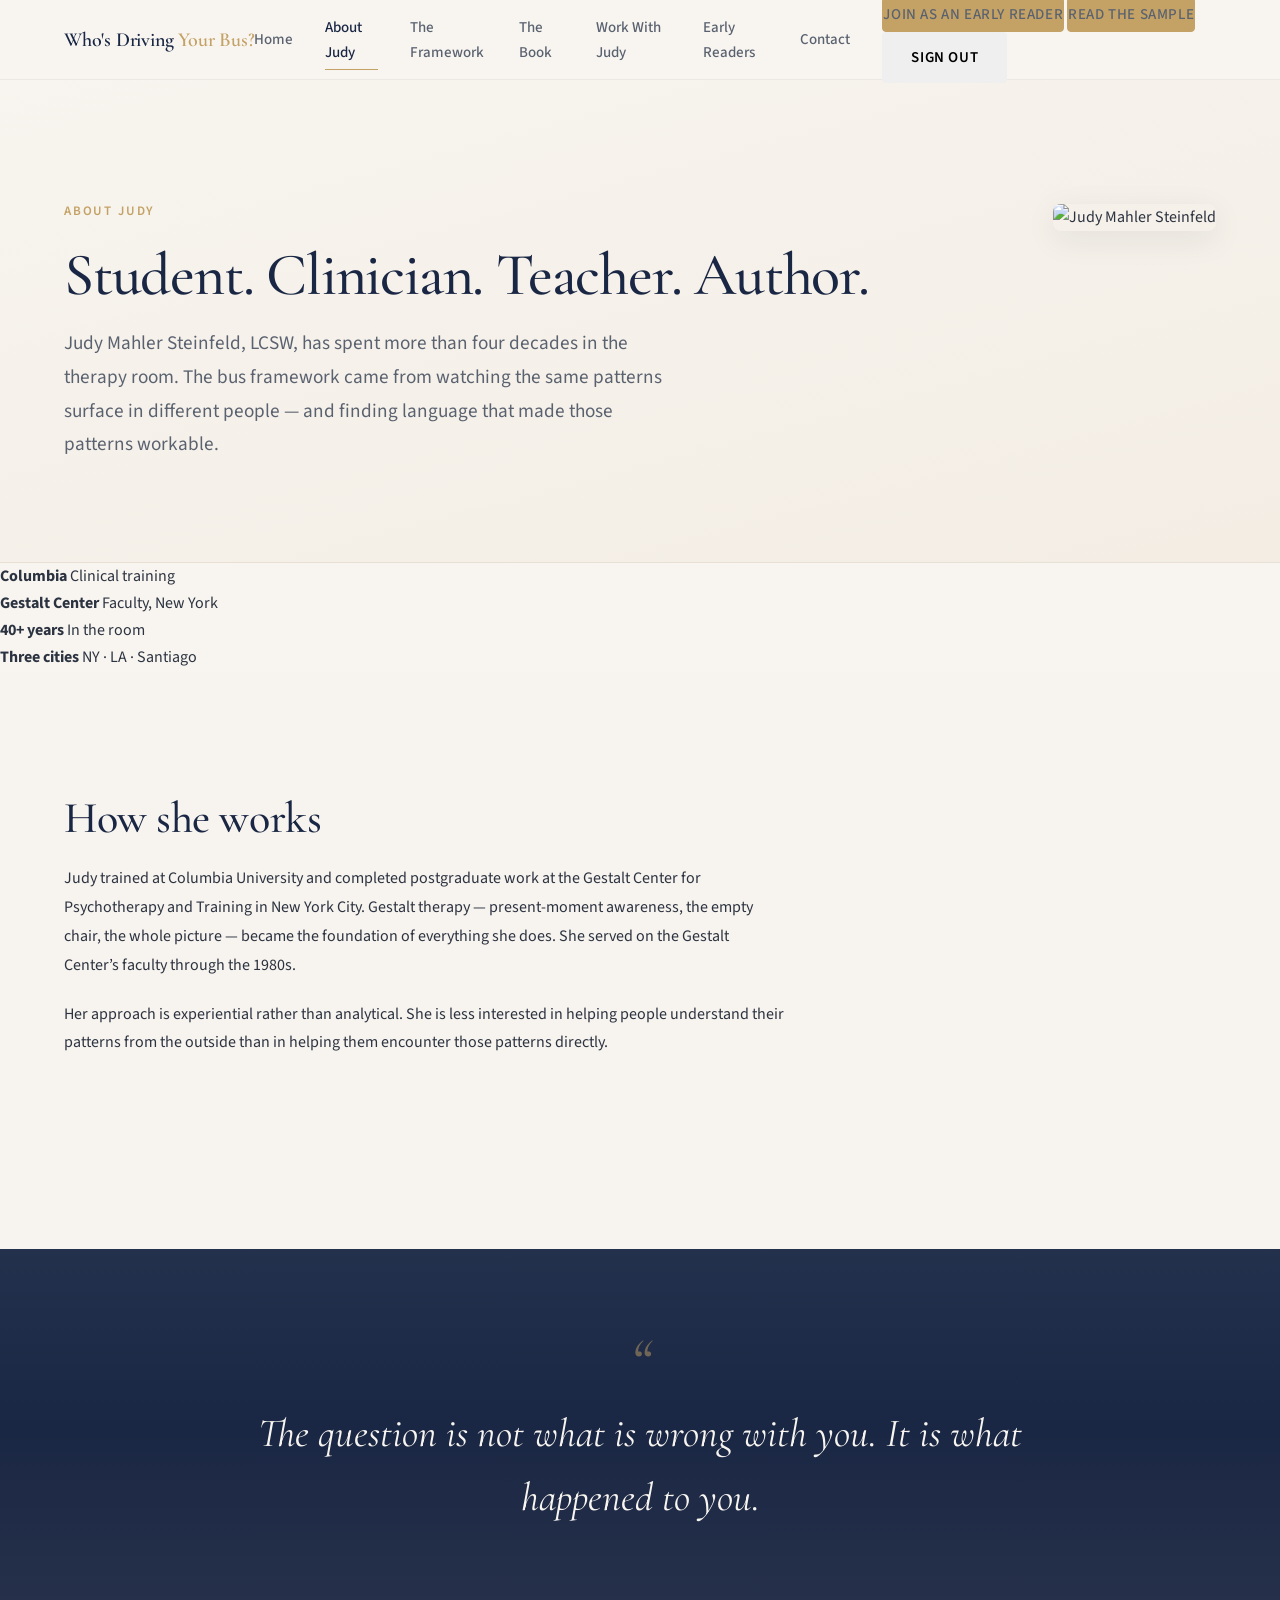
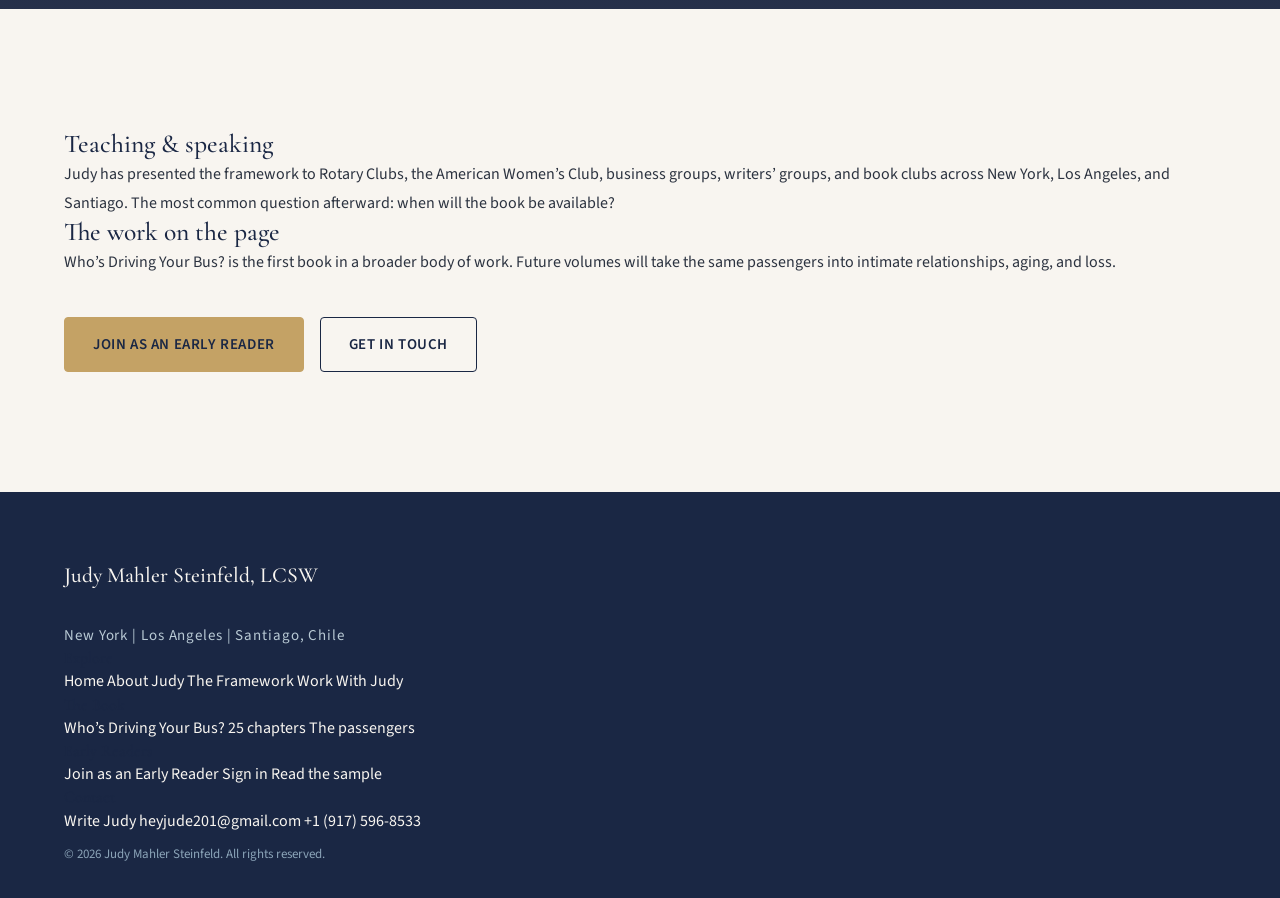
==== about.html @ c6d41641 "Add Early Reader applications, feedback, and admin review flow Public request-access form, feedback " ====
<!DOCTYPE html>
<html lang="en">
<head>
  <meta charset="UTF-8">
  <meta name="viewport" content="width=device-width, initial-scale=1.0">
  <title>About Judy | Who's Driving Your Bus?</title>
  <meta name="description" content="Judy Mahler Steinfeld, LCSW — licensed psychotherapist with more than four decades of clinical experience, creator of The Bus Framework.">
  <link rel="canonical" href="https://whoisdrivingyourbus.com/about.html">
  <link rel="stylesheet" href="styles.css">
</head>
<body>

  <header class="site-header">
    <div class="container header-inner">
      <a href="index.html" class="logo">Who's Driving <span>Your Bus?</span></a>
      <nav class="nav-desktop" aria-label="Main navigation">
        <a href="index.html">Home</a>
        <a href="about.html" class="is-active">About Judy</a>
        <a href="framework.html">The Framework</a>
        <a href="book.html">The Book</a>
        <a href="work-with-judy.html">Work With Judy</a>
        <a href="join.html">Early Readers</a>
        <a href="contact.html">Contact</a>
        <div class="header-actions header-actions--desktop" data-auth-slot>
          <a href="join.html" class="btn btn--gold btn--compact" data-show="guest">Join as an Early Reader</a>
          <a href="read.html" class="btn btn--gold btn--compact" data-show="user" hidden>Read the sample</a>
          <button type="button" class="btn btn--ghost-light btn--compact" data-show="user" data-signout hidden>Sign out</button>
        </div>
      </nav>
      <button class="menu-toggle" aria-label="Open menu" aria-expanded="false" aria-controls="mobile-nav">
        <span></span>
        <span></span>
        <span></span>
      </button>
    </div>
  </header>
  <nav class="nav-mobile" id="mobile-nav" aria-label="Mobile navigation" hidden>
    <ul>
      <li><a href="index.html">Home</a></li>
      <li><a href="about.html" class="is-active">About Judy</a></li>
      <li><a href="framework.html">The Framework</a></li>
      <li><a href="book.html">The Book</a></li>
      <li><a href="work-with-judy.html">Work With Judy</a></li>
      <li><a href="join.html">Early Readers</a></li>
      <li><a href="contact.html">Contact</a></li>
    </ul>
    <div class="header-actions" data-auth-slot>
      <a href="join.html" class="btn btn--gold" data-show="guest">Join as an Early Reader</a>
      <a href="read.html" class="btn btn--gold" data-show="user" hidden>Read the sample</a>
      <button type="button" class="btn btn--outline-light" data-show="user" data-signout hidden>Sign out</button>
    </div>
  </nav>

  <main>

    <section class="page-hero">
      <div class="container preview-block">
        <div class="preview-content reveal">
          <p class="eyebrow">About Judy</p>
          <h1>Student. Clinician. Teacher. Author.</h1>
          <p class="lead">Judy Mahler Steinfeld, LCSW, has spent more than four decades in the therapy room. The bus framework came from watching the same patterns surface in different people — and finding language that made those patterns workable.</p>
        </div>
        <div class="preview-image preview-image--portrait reveal reveal-delay-2">
          <img src="assets/images/judy.png" alt="Judy Mahler Steinfeld">
        </div>
      </div>
    </section>

    <div class="cred-strip">
      <div class="cred-item">
        <strong>Columbia</strong>
        <span>Clinical training</span>
      </div>
      <div class="cred-item">
        <strong>Gestalt Center</strong>
        <span>Faculty, New York</span>
      </div>
      <div class="cred-item">
        <strong>40+ years</strong>
        <span>In the room</span>
      </div>
      <div class="cred-item">
        <strong>Three cities</strong>
        <span>NY · LA · Santiago</span>
      </div>
    </div>

    <section class="section section--cream">
      <div class="container">
        <div class="content-block reveal">
          <h2>How she works</h2>
          <p>Judy trained at Columbia University and completed postgraduate work at the Gestalt Center for Psychotherapy and Training in New York City. Gestalt therapy — present-moment awareness, the empty chair, the whole picture — became the foundation of everything she does. She served on the Gestalt Center’s faculty through the 1980s.</p>
          <p>Her approach is experiential rather than analytical. She is less interested in helping people understand their patterns from the outside than in helping them encounter those patterns directly.</p>
        </div>
      </div>
    </section>

    <section class="quote-section">
      <div class="container">
        <blockquote class="quote-text reveal">
          The question is not what is wrong with you. It is what happened to you.
        </blockquote>
      </div>
    </section>

    <section class="section section--paper">
      <div class="container offering-grid">
        <article class="offering-card reveal">
          <h3>Teaching &amp; speaking</h3>
          <p>Judy has presented the framework to Rotary Clubs, the American Women’s Club, business groups, writers’ groups, and book clubs across New York, Los Angeles, and Santiago. The most common question afterward: when will the book be available?</p>
        </article>
        <article class="offering-card reveal reveal-delay-2">
          <h3>The work on the page</h3>
          <p>Who’s Driving Your Bus? is the first book in a broader body of work. Future volumes will take the same passengers into intimate relationships, aging, and loss.</p>
        </article>
      </div>
      <div class="container" style="margin-top: 2.5rem;">
        <div class="btn-group reveal">
          <a href="join.html" class="btn btn--gold">Join as an Early Reader</a>
          <a href="contact.html" class="btn btn--secondary">Get in touch</a>
        </div>
      </div>
    </section>

  </main>

  <footer class="site-footer">
    <div class="container">
      <div class="footer-grid">
        <div class="footer-brand">
          <p class="footer-name">Judy Mahler Steinfeld, LCSW</p>
          <p class="footer-locations">New York | Los Angeles | Santiago, Chile</p>
        </div>
        <div class="footer-col">
          <h4>Explore</h4>
          <a href="index.html">Home</a>
          <a href="about.html">About Judy</a>
          <a href="framework.html">The Framework</a>
          <a href="work-with-judy.html">Work With Judy</a>
        </div>
        <div class="footer-col">
          <h4>The Book</h4>
          <a href="book.html">Who’s Driving Your Bus?</a>
          <a href="book.html#chapters">25 chapters</a>
          <a href="framework.html">The passengers</a>
        </div>
        <div class="footer-col">
          <h4>Early Readers</h4>
          <a href="join.html">Join as an Early Reader</a>
          <a href="login.html">Sign in</a>
          <a href="read.html">Read the sample</a>
        </div>
        <div class="footer-col">
          <h4>Contact</h4>
          <a href="contact.html">Write Judy</a>
          <a href="mailto:heyjude201@gmail.com">heyjude201@gmail.com</a>
          <a href="tel:+19175968533">+1 (917) 596-8533</a>
        </div>
      </div>
      <p class="footer-copy">&copy; 2026 Judy Mahler Steinfeld. All rights reserved.</p>
    </div>
  </footer>

  <script src="script.js"></script>
  <script type="module" src="js/auth.js"></script>
</body>
</html>
---- styles.css ----
/* ==========================================================================
   Who's Driving Your Bus — Design System
   ========================================================================== */

@import url('https://fonts.googleapis.com/css2?family=Cormorant+Garamond:ital,wght@0,400;0,500;0,600;0,700;1,400;1,500&family=Source+Sans+3:ital,wght@0,300;0,400;0,500;0,600;1,400&display=swap');

:root {
  --navy-deep: #1a2744;
  --navy: #243352;
  --navy-soft: #2f4060;
  --gold: #c4a265;
  --gold-light: #d4b87a;
  --gold-muted: rgba(196, 162, 101, 0.15);
  --cream: #f8f5f0;
  --cream-warm: #f3ede4;
  --cream-dark: #e8e0d4;
  --sky: #8ba4b8;
  --sky-light: #b8c9d4;
  --sunrise: #e8c4a8;
  --sunrise-soft: rgba(232, 196, 168, 0.25);
  --text: #2c3340;
  --text-muted: #5a6270;
  --white: #ffffff;
  --shadow-sm: 0 2px 12px rgba(26, 39, 68, 0.06);
  --shadow-md: 0 8px 32px rgba(26, 39, 68, 0.08);
  --shadow-lg: 0 16px 48px rgba(26, 39, 68, 0.12);
  --radius: 4px;
  --radius-lg: 8px;
  --transition: 0.35s cubic-bezier(0.4, 0, 0.2, 1);
  --font-serif: 'Cormorant Garamond', Georgia, 'Times New Roman', serif;
  --font-sans: 'Source Sans 3', -apple-system, BlinkMacSystemFont, sans-serif;
  --max-width: 1200px;
  --header-height: 80px;
}

*, *::before, *::after {
  box-sizing: border-box;
  margin: 0;
  padding: 0;
}

html {
  scroll-behavior: smooth;
  font-size: 16px;
}

body {
  font-family: var(--font-sans);
  font-weight: 400;
  line-height: 1.7;
  color: var(--text);
  background-color: var(--cream);
  -webkit-font-smoothing: antialiased;
  -moz-osx-font-smoothing: grayscale;
}

img {
  max-width: 100%;
  height: auto;
  display: block;
}

a {
  color: inherit;
  text-decoration: none;
  transition: color var(--transition);
}

ul {
  list-style: none;
}

/* Typography
   ========================================================================== */

h1, h2, h3, h4 {
  font-family: var(--font-serif);
  font-weight: 500;
  line-height: 1.2;
  color: var(--navy-deep);
}

h1 {
  font-size: clamp(2.5rem, 5vw, 3.75rem);
  letter-spacing: -0.02em;
}

h2 {
  font-size: clamp(2rem, 3.5vw, 2.75rem);
  letter-spacing: -0.01em;
}

h3 {
  font-size: clamp(1.35rem, 2vw, 1.65rem);
}

p {
  line-height: 1.8;
  margin-bottom: 1.25em;
}

p:last-child {
  margin-bottom: 0;
}

.eyebrow {
  font-family: var(--font-sans);
  font-size: 0.8125rem;
  font-weight: 600;
  letter-spacing: 0.14em;
  text-transform: uppercase;
  color: var(--gold);
  margin-bottom: 1rem;
}

.lead {
  font-size: clamp(1.05rem, 1.5vw, 1.2rem);
  line-height: 1.75;
  color: var(--text-muted);
}

.subheadline {
  font-family: var(--font-serif);
  font-size: clamp(1.25rem, 2vw, 1.5rem);
  font-weight: 400;
  font-style: italic;
  color: var(--navy-soft);
  margin-top: 0.75rem;
  margin-bottom: 1.5rem;
}

/* Layout
   ========================================================================== */

.container {
  width: 100%;
  max-width: var(--max-width);
  margin: 0 auto;
  padding: 0 1.5rem;
}

.section {
  padding-top: 120px;
  padding-bottom: 120px;
}

.section--cream {
  background-color: #f7f3ee;
}

.section--warm {
  background-color: #f0ebe3;
}

.section--navy {
  background-color: var(--navy-deep);
  color: var(--cream);
}

.section--navy h2,
.section--navy h3 {
  color: var(--cream);
}

.section-header {
  max-width: 640px;
  margin-bottom: clamp(2.5rem, 5vw, 4rem);
}

.section-header--center {
  text-align: center;
  margin-left: auto;
  margin-right: auto;
}

/* Header & Navigation
   ========================================================================== */

.site-header {
  position: fixed;
  top: 0;
  left: 0;
  right: 0;
  z-index: 1000;
  height: var(--header-height);
  background: rgba(248, 245, 240, 0.92);
  backdrop-filter: blur(12px);
  -webkit-backdrop-filter: blur(12px);
  border-bottom: 1px solid rgba(26, 39, 68, 0.06);
  transition: box-shadow var(--transition), background var(--transition);
}

.site-header.is-scrolled {
  box-shadow: var(--shadow-sm);
  background: rgba(248, 245, 240, 0.97);
}

.header-inner {
  display: flex;
  align-items: center;
  justify-content: space-between;
  height: var(--header-height);
}

.logo {
  font-family: var(--font-serif);
  font-size: 1.25rem;
  font-weight: 600;
  color: var(--navy-deep);
  letter-spacing: -0.01em;
  white-space: nowrap;
}

.logo span {
  color: var(--gold);
}

.nav-desktop {
  display: flex;
  align-items: center;
  gap: 2rem;
}

.nav-desktop a {
  font-size: 0.9375rem;
  font-weight: 500;
  color: var(--text-muted);
  position: relative;
  padding: 0.25rem 0;
}

.nav-desktop a::after {
  content: '';
  position: absolute;
  bottom: 0;
  left: 0;
  width: 0;
  height: 1px;
  background: var(--gold);
  transition: width var(--transition);
}

.nav-desktop a:hover,
.nav-desktop a.is-active {
  color: var(--navy-deep);
}

.nav-desktop a:hover::after,
.nav-desktop a.is-active::after {
  width: 100%;
}

/* Mobile menu toggle */
.menu-toggle {
  display: none;
  flex-direction: column;
  justify-content: center;
  gap: 6px;
  width: 44px;
  height: 44px;
  background: none;
  border: none;
  cursor: pointer;
  padding: 10px;
  z-index: 1001;
}

.menu-toggle span {
  display: block;
  width: 24px;
  height: 2px;
  background: var(--navy-deep);
  transition: transform var(--transition), opacity var(--transition);
  transform-origin: center;
}

.menu-toggle.is-open span:nth-child(1) {
  transform: translateY(8px) rotate(45deg);
}

.menu-toggle.is-open span:nth-child(2) {
  opacity: 0;
}

.menu-toggle.is-open span:nth-child(3) {
  transform: translateY(-8px) rotate(-45deg);
}

.nav-mobile {
  display: none;
  position: fixed;
  top: var(--header-height);
  left: 0;
  right: 0;
  bottom: 0;
  z-index: 1001;
  background: var(--cream);
  padding: 2rem 1.5rem;
  transform: translateX(100%);
  transition: transform var(--transition);
  overflow-y: auto;
  -webkit-overflow-scrolling: touch;
}

.nav-mobile.is-open {
  transform: translateX(0);
  box-shadow: var(--shadow-lg);
}

.nav-mobile ul {
  display: flex;
  flex-direction: column;
  gap: 0;
}

.nav-mobile a {
  display: block;
  font-family: var(--font-serif);
  font-size: 1.75rem;
  font-weight: 500;
  color: var(--navy-deep);
  padding: 1rem 0;
  border-bottom: 1px solid var(--cream-dark);
  transition: color var(--transition), padding-left var(--transition);
}

.nav-mobile a:hover,
.nav-mobile a.is-active {
  color: var(--gold);
  padding-left: 0.5rem;
}

/* Buttons
   ========================================================================== */

.btn-group {
  display: flex;
  flex-wrap: wrap;
  gap: 1rem;
  margin-top: 2rem;
}

.btn {
  display: inline-flex;
  align-items: center;
  justify-content: center;
  font-family: var(--font-sans);
  font-size: 0.9375rem;
  font-weight: 600;
  letter-spacing: 0.04em;
  text-transform: uppercase;
  padding: 0.875rem 1.75rem;
  border-radius: var(--radius);
  border: 1.5px solid transparent;
  cursor: pointer;
  transition: all var(--transition);
}

.btn--primary {
  background: var(--navy-deep);
  color: var(--cream);
  border-color: var(--navy-deep);
}

.btn--primary:hover {
  background: var(--navy);
  border-color: var(--navy);
  transform: translateY(-2px);
  box-shadow: var(--shadow-md);
}

.btn--secondary {
  background: transparent;
  color: var(--navy-deep);
  border-color: var(--navy-deep);
}

.btn--secondary:hover {
  background: var(--navy-deep);
  color: var(--cream);
  transform: translateY(-2px);
}

.btn--gold {
  background: var(--gold);
  color: var(--navy-deep);
  border-color: var(--gold);
}

.btn--gold:hover {
  background: var(--gold-light);
  border-color: var(--gold-light);
  transform: translateY(-2px);
  box-shadow: var(--shadow-md);
}

.btn--outline-light {
  background: transparent;
  color: var(--cream);
  border-color: rgba(248, 245, 240, 0.4);
}

.btn--outline-light:hover {
  background: var(--cream);
  color: var(--navy-deep);
  border-color: var(--cream);
}

/* Hero
   ========================================================================== */

.hero {
  padding-top: calc(var(--header-height) + 120px);
  padding-bottom: 120px;
  background: linear-gradient(
    165deg,
    var(--cream) 0%,
    var(--cream-warm) 45%,
    var(--sunrise-soft) 100%
  );
  position: relative;
  overflow: hidden;
}

.hero::before {
  content: '';
  position: absolute;
  top: -20%;
  right: -10%;
  width: 60%;
  height: 80%;
  background: radial-gradient(ellipse, rgba(139, 164, 184, 0.12) 0%, transparent 70%);
  pointer-events: none;
}

.hero-grid {
  display: grid;
  grid-template-columns: 1fr 1fr;
  gap: 80px;
  align-items: center;
}

.hero-content {
  position: relative;
  z-index: 1;
}

.hero-visual {
  position: relative;
  z-index: 1;
  display: flex;
  justify-content: center;
  align-items: center;
}

.hero-visual img {
  object-fit: contain;
  height: auto;
  width: 100%;
  display: block;
}

.book-cover-wrap {
  position: relative;
  max-width: 380px;
  margin: 0 auto;
}

.book-cover-wrap img {
  border-radius: var(--radius-lg);
  box-shadow: var(--shadow-lg);
  transition: transform var(--transition);
  object-fit: contain;
  height: auto;
  width: 100%;
  display: block;
}

.book-cover-wrap:hover img {
  transform: translateY(-6px) rotate(-1deg);
}

/* Quote section
   ========================================================================== */

.quote-section {
  padding-top: 80px;
  padding-bottom: 80px;
  text-align: center;
  background: var(--navy-deep);
  position: relative;
  overflow: hidden;
}

.quote-section::before {
  content: '';
  position: absolute;
  inset: 0;
  background: linear-gradient(
    180deg,
    rgba(139, 164, 184, 0.08) 0%,
    transparent 50%,
    rgba(232, 196, 168, 0.06) 100%
  );
  pointer-events: none;
}

.quote-text {
  font-family: var(--font-serif);
  font-size: clamp(1.6rem, 3.5vw, 2.5rem);
  font-weight: 400;
  font-style: italic;
  line-height: 1.6;
  color: var(--cream);
  max-width: 780px;
  margin-left: auto;
  margin-right: auto;
  text-align: center;
  position: relative;
}

.quote-text::before {
  content: '\201C';
  display: block;
  font-size: 4rem;
  line-height: 1;
  color: var(--gold);
  opacity: 0.5;
  margin-bottom: 0.5rem;
}

/* Passenger cards
   ========================================================================== */

.passengers-grid {
  display: grid;
  grid-template-columns: repeat(auto-fit, minmax(280px, 1fr));
  gap: 32px;
}

.passenger-card {
  background: var(--white);
  padding: 36px 32px;
  border-radius: var(--radius-lg);
  box-shadow: var(--shadow-sm);
  border: 1px solid rgba(26, 39, 68, 0.04);
  transition: transform var(--transition), box-shadow var(--transition), border-color var(--transition);
  position: relative;
  overflow: hidden;
}

.passenger-card::before {
  content: '';
  position: absolute;
  top: 0;
  left: 0;
  width: 100%;
  height: 3px;
  background: linear-gradient(90deg, var(--gold), var(--sunrise));
  transform: scaleX(0);
  transform-origin: left;
  transition: transform var(--transition);
}

.passenger-card:hover {
  transform: translateY(-4px);
  box-shadow: var(--shadow-md);
  border-color: rgba(196, 162, 101, 0.2);
}

.passenger-card:hover::before {
  transform: scaleX(1);
}

.passenger-card h3 {
  margin-bottom: 0.75rem;
  transition: color var(--transition);
}

.passenger-card:hover h3 {
  color: var(--gold);
}

.passenger-card p {
  font-size: 0.975rem;
  color: var(--text-muted);
  line-height: 1.65;
}

/* Preview sections (split layout)
   ========================================================================== */

.preview-block {
  display: flex;
  align-items: center;
  gap: 80px;
}

.preview-block--reverse {
  flex-direction: row-reverse;
}

.preview-content {
  flex: 1;
}

.preview-image {
  position: relative;
  flex: 0 0 45%;
  max-width: 45%;
}

/* Portrait photos — column matches image; no letterboxing */
.preview-image--portrait {
  flex: 0 0 auto;
  width: auto;
  max-width: min(38vw, 420px);
  align-self: flex-start;
  padding-top: 0.25rem;
}

.preview-image img {
  width: 100%;
  height: auto;
  object-fit: contain;
  display: block;
  border-radius: var(--radius-lg);
  box-shadow: var(--shadow-md);
}

.preview-image--portrait img {
  width: 100%;
  max-width: 100%;
  height: auto;
  max-height: none;
  margin: 0;
  object-fit: contain;
}

.preview-content h2 {
  margin-bottom: 1.25rem;
}

.preview-content .subheadline {
  margin-top: -0.5rem;
}

/* Page hero (inner pages)
   ========================================================================== */

.page-hero {
  padding-top: calc(var(--header-height) + 120px);
  padding-bottom: 100px;
  background: linear-gradient(165deg, var(--cream) 0%, var(--cream-warm) 100%);
  border-bottom: 1px solid var(--cream-dark);
}

.page-hero h1 {
  margin-bottom: 1rem;
}

.page-hero .lead {
  max-width: 600px;
}

/* Content blocks (inner pages)
   ========================================================================== */

.content-block {
  max-width: 720px;
  margin-bottom: 72px;
}

.content-block + .content-block {
  margin-top: clamp(3rem, 6vw, 4.5rem);
  padding-top: clamp(3rem, 6vw, 4.5rem);
  border-top: 1px solid var(--cream-dark);
}

.content-block h2 {
  margin-bottom: 1.25rem;
}

.placeholder-note {
  font-size: 0.9375rem;
  color: var(--text-muted);
  font-style: italic;
  padding: 1.5rem;
  background: var(--cream-warm);
  border-left: 3px solid var(--gold);
  border-radius: 0 var(--radius) var(--radius) 0;
  margin-top: 1.5rem;
}

/* Contact
   ========================================================================== */

.contact-grid {
  display: grid;
  grid-template-columns: 1fr 1fr;
  gap: clamp(2rem, 5vw, 4rem);
}

.contact-info {
  display: flex;
  flex-direction: column;
  gap: 2rem;
}

.contact-item h3 {
  font-size: 1.1rem;
  margin-bottom: 0.5rem;
  color: var(--gold);
}

.contact-item a {
  color: var(--navy-deep);
  font-size: 1.05rem;
}

.contact-item a:hover {
  color: var(--gold);
}

.contact-form {
  background: var(--white);
  padding: 2.5rem;
  border-radius: var(--radius-lg);
  box-shadow: var(--shadow-sm);
}

.form-honey {
  position: absolute;
  left: -9999px;
  width: 1px;
  height: 1px;
  overflow: hidden;
}

.form-group {
  margin-bottom: 1.5rem;
}

.form-group label {
  display: block;
  font-size: 0.875rem;
  font-weight: 600;
  color: var(--navy-deep);
  margin-bottom: 0.5rem;
  letter-spacing: 0.02em;
}

.form-group input,
.form-group textarea,
.form-group select {
  width: 100%;
  font-family: var(--font-sans);
  font-size: 1rem;
  padding: 0.875rem 1rem;
  border: 1px solid var(--cream-dark);
  border-radius: var(--radius);
  background: var(--cream);
  color: var(--text);
  transition: border-color var(--transition), box-shadow var(--transition);
}

.form-group input:focus,
.form-group textarea:focus,
.form-group select:focus {
  outline: none;
  border-color: var(--gold);
  box-shadow: 0 0 0 3px var(--gold-muted);
}

.form-group textarea {
  min-height: 140px;
  resize: vertical;
}

.form-status {
  margin-top: 1rem;
  font-size: 0.9375rem;
  line-height: 1.6;
  color: var(--text-muted);
}

/* Early Reader (application, feedback, admin)
   ========================================================================== */

.er-auth-grid {
  max-width: 640px;
  margin: 0 auto;
}

.er-feedback-wrap {
  max-width: 720px;
}

.er-card {
  background: var(--white);
  padding: clamp(1.75rem, 4vw, 2.5rem);
  border-radius: var(--radius-lg);
  box-shadow: var(--shadow-sm);
}

.er-card h2,
.er-admin-login h1 {
  margin-bottom: 0.5rem;
}

.er-card-intro {
  margin-bottom: 1.75rem;
  color: var(--text-muted);
}

.er-card-intro a {
  color: var(--navy-deep);
  text-decoration: underline;
  text-underline-offset: 3px;
}

.er-optional {
  font-weight: 400;
  color: var(--text-muted);
  text-transform: none;
  letter-spacing: 0;
}

.er-agreement {
  margin: 1.5rem 0 2rem;
  padding-top: 1.25rem;
  border-top: 1px solid var(--cream-dark);
}

.er-agreement h3 {
  font-size: 1.25rem;
  margin-bottom: 0.75rem;
}

.er-agreement-body {
  max-height: 220px;
  overflow-y: auto;
  padding: 1rem 1.15rem;
  margin-bottom: 1.25rem;
  background: var(--cream);
  border: 1px solid var(--cream-dark);
  border-radius: var(--radius);
  font-size: 0.95rem;
  color: var(--text-muted);
}

.er-agreement-body ul {
  list-style: disc;
  padding-left: 1.25rem;
  margin-top: 0.75rem;
}

.er-agreement-body li {
  margin-bottom: 0.5rem;
}

.er-check {
  display: flex;
  gap: 0.75rem;
  align-items: flex-start;
  margin-bottom: 0.85rem;
  font-size: 0.95rem;
  line-height: 1.5;
  color: var(--text);
  cursor: pointer;
}

.er-check input {
  margin-top: 0.3rem;
  flex-shrink: 0;
}

.er-status {
  margin-top: 1rem;
  font-size: 0.9375rem;
  line-height: 1.6;
  color: var(--text-muted);
  min-height: 1.4em;
}

.er-status--error { color: #8a2f2f; }
.er-status--success { color: #2f5d3a; }
.er-status--info { color: var(--navy-soft); }

.er-admin-section {
  padding-top: calc(var(--header-height) + 48px);
  min-height: 80vh;
}

.er-admin-login {
  max-width: 480px;
  margin: 0 auto;
}

.er-admin-header {
  display: flex;
  flex-wrap: wrap;
  justify-content: space-between;
  gap: 1rem;
  align-items: flex-start;
  margin-bottom: 1.5rem;
}

.er-admin-workflow {
  color: var(--text-muted);
  max-width: 40rem;
  margin-top: 0.5rem;
}

.er-admin-stats {
  display: flex;
  flex-wrap: wrap;
  gap: 0.75rem;
  margin-bottom: 1.25rem;
}

.er-stat {
  background: var(--white);
  border: 1px solid var(--cream-dark);
  border-radius: var(--radius);
  padding: 0.85rem 1.1rem;
  min-width: 6.5rem;
}

.er-stat strong {
  display: block;
  font-family: var(--font-serif);
  font-size: 1.5rem;
  color: var(--navy-deep);
  line-height: 1.1;
}

.er-stat span {
  font-size: 0.8rem;
  letter-spacing: 0.04em;
  text-transform: uppercase;
  color: var(--text-muted);
}

.er-admin-filters {
  display: flex;
  flex-wrap: wrap;
  gap: 0.5rem;
  margin-bottom: 1rem;
}

.er-filter {
  border: 1px solid var(--cream-dark);
  background: var(--white);
  color: var(--navy-deep);
  border-radius: 999px;
  padding: 0.4rem 0.9rem;
  font: inherit;
  font-size: 0.85rem;
  cursor: pointer;
}

.er-filter.is-active {
  background: var(--navy-deep);
  border-color: var(--navy-deep);
  color: var(--cream);
}

.er-admin-table-wrap {
  overflow-x: auto;
  background: var(--white);
  border-radius: var(--radius-lg);
  box-shadow: var(--shadow-sm);
}

.er-admin-table {
  width: 100%;
  border-collapse: collapse;
  font-size: 0.92rem;
}

.er-admin-table th,
.er-admin-table td {
  text-align: left;
  padding: 0.85rem 0.75rem;
  border-bottom: 1px solid var(--cream-dark);
  vertical-align: top;
}

.er-admin-table th {
  font-size: 0.75rem;
  letter-spacing: 0.06em;
  text-transform: uppercase;
  color: var(--text-muted);
  background: var(--cream);
}

.er-badge {
  display: inline-block;
  padding: 0.15rem 0.55rem;
  border-radius: 999px;
  font-size: 0.75rem;
  text-transform: uppercase;
  letter-spacing: 0.04em;
}

.er-badge--pending { background: #f3e6c8; color: #6a5320; }
.er-badge--approved { background: #d9eadc; color: #2f5d3a; }
.er-badge--declined { background: #f0d9d9; color: #8a2f2f; }

.er-actions {
  white-space: nowrap;
}

.er-btn-sm {
  padding: 0.4rem 0.7rem;
  font-size: 0.75rem;
  margin: 0.15rem 0.1rem 0.15rem 0;
}

.er-linkish {
  background: none;
  border: none;
  padding: 0;
  font: inherit;
  color: var(--navy-deep);
  text-decoration: underline;
  text-underline-offset: 2px;
  cursor: pointer;
  text-align: left;
}

.er-modal[hidden] { display: none; }

.er-modal {
  position: fixed;
  inset: 0;
  z-index: 2000;
  display: flex;
  align-items: center;
  justify-content: center;
  padding: 1rem;
}

.er-modal-backdrop {
  position: absolute;
  inset: 0;
  background: rgba(26, 39, 68, 0.45);
}

.er-modal-panel {
  position: relative;
  z-index: 1;
  background: var(--white);
  max-width: 640px;
  width: 100%;
  max-height: 85vh;
  overflow-y: auto;
  border-radius: var(--radius-lg);
  padding: 1.75rem;
  box-shadow: var(--shadow-lg);
}

.er-modal-close {
  position: absolute;
  top: 0.75rem;
  right: 0.85rem;
  border: none;
  background: none;
  font-size: 1.5rem;
  cursor: pointer;
  color: var(--text-muted);
}

.er-modal-quote {
  white-space: pre-wrap;
  background: var(--cream);
  padding: 0.85rem 1rem;
  border-radius: var(--radius);
  color: var(--text);
}

.er-modal-rule {
  border: 0;
  border-top: 1px solid var(--cream-dark);
  margin: 1rem 0;
}

/* Footer
   ========================================================================== */

.site-footer {
  background: var(--navy-deep);
  color: var(--cream);
  padding: clamp(3rem, 6vw, 4rem) 0 2rem;
}

.footer-inner {
  display: flex;
  flex-direction: column;
  align-items: center;
  text-align: center;
  gap: 1rem;
}

.footer-name {
  font-family: var(--font-serif);
  font-size: 1.35rem;
  font-weight: 500;
  color: var(--cream);
}

.footer-locations {
  font-size: 0.9375rem;
  color: var(--sky-light);
  letter-spacing: 0.06em;
}

.footer-contact {
  display: flex;
  flex-wrap: wrap;
  justify-content: center;
  gap: 1.5rem;
  font-size: 0.9375rem;
  margin-top: 0.5rem;
}

.footer-contact a {
  color: var(--cream-warm);
  transition: color var(--transition);
}

.footer-contact a:hover {
  color: var(--gold-light);
}

.footer-divider {
  width: 60px;
  height: 1px;
  background: var(--gold);
  opacity: 0.4;
  margin: 1rem 0;
}

.footer-copy {
  font-size: 0.8125rem;
  color: var(--sky);
  margin-top: 0.5rem;
}

/* Scroll reveal animations
   ========================================================================== */

.reveal {
  opacity: 0;
  transform: translateY(24px);
  transition: opacity 0.7s cubic-bezier(0.4, 0, 0.2, 1),
              transform 0.7s cubic-bezier(0.4, 0, 0.2, 1);
}

.reveal.is-visible {
  opacity: 1;
  transform: translateY(0);
}

.reveal-delay-1 { transition-delay: 0.1s; }
.reveal-delay-2 { transition-delay: 0.2s; }
.reveal-delay-3 { transition-delay: 0.3s; }
.reveal-delay-4 { transition-delay: 0.4s; }
.reveal-delay-5 { transition-delay: 0.5s; }

/* Responsive
   ========================================================================== */

@media (max-width: 900px) {
  .hero-grid,
  .contact-grid {
    grid-template-columns: 1fr;
  }

  .hero-visual {
    order: -1;
  }

  .book-cover-wrap {
    max-width: 280px;
  }

  .preview-image img {
    max-width: 400px;
    margin: 0 auto;
  }

  .preview-image--portrait {
    width: auto;
    max-width: min(100%, 360px);
    margin-left: auto;
    margin-right: auto;
  }

  .preview-image--portrait img {
    max-height: none;
  }
}

@media (max-width: 768px) {
  .nav-desktop {
    display: none;
  }

  .menu-toggle {
    display: flex;
  }

  .nav-mobile {
    display: block;
  }

  .btn-group {
    flex-direction: column;
  }

  .btn {
    width: 100%;
    text-align: center;
  }

  .passengers-grid {
    grid-template-columns: 1fr;
  }

  .contact-form {
    padding: 1.75rem;
  }

  .preview-block {
    flex-direction: column;
    gap: 40px;
  }

  .preview-block--reverse {
    flex-direction: column;
  }

  .preview-image {
    flex: 0 0 100%;
    max-width: 100%;
  }

  .preview-image--portrait {
    max-width: min(100%, 300px);
  }
}

@media (prefers-reduced-motion: reduce) {
  html {
    scroll-behavior: auto;
  }

  .reveal {
    opacity: 1;
    transform: none;
    transition: none;
  }

  *, *::before, *::after {
    animation-duration: 0.01ms !important;
    transition-duration: 0.01ms !important;
  }
}
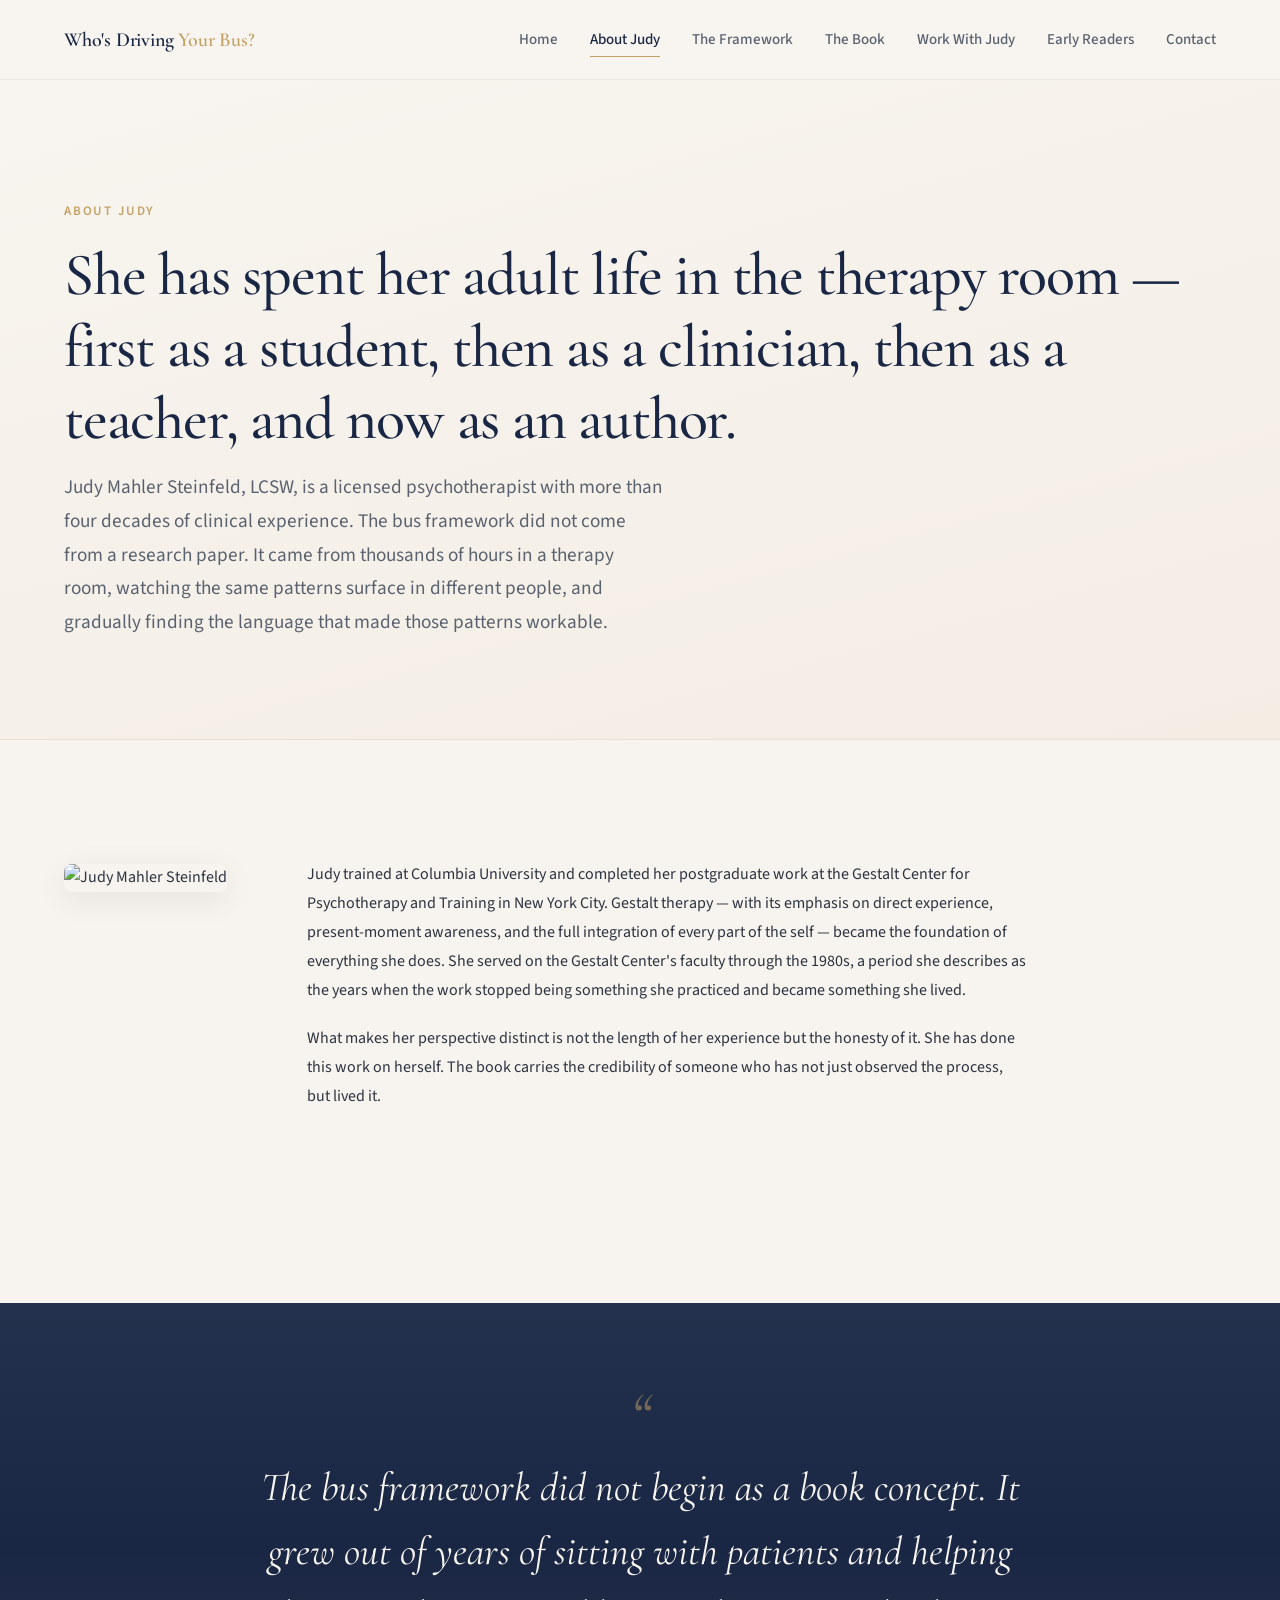
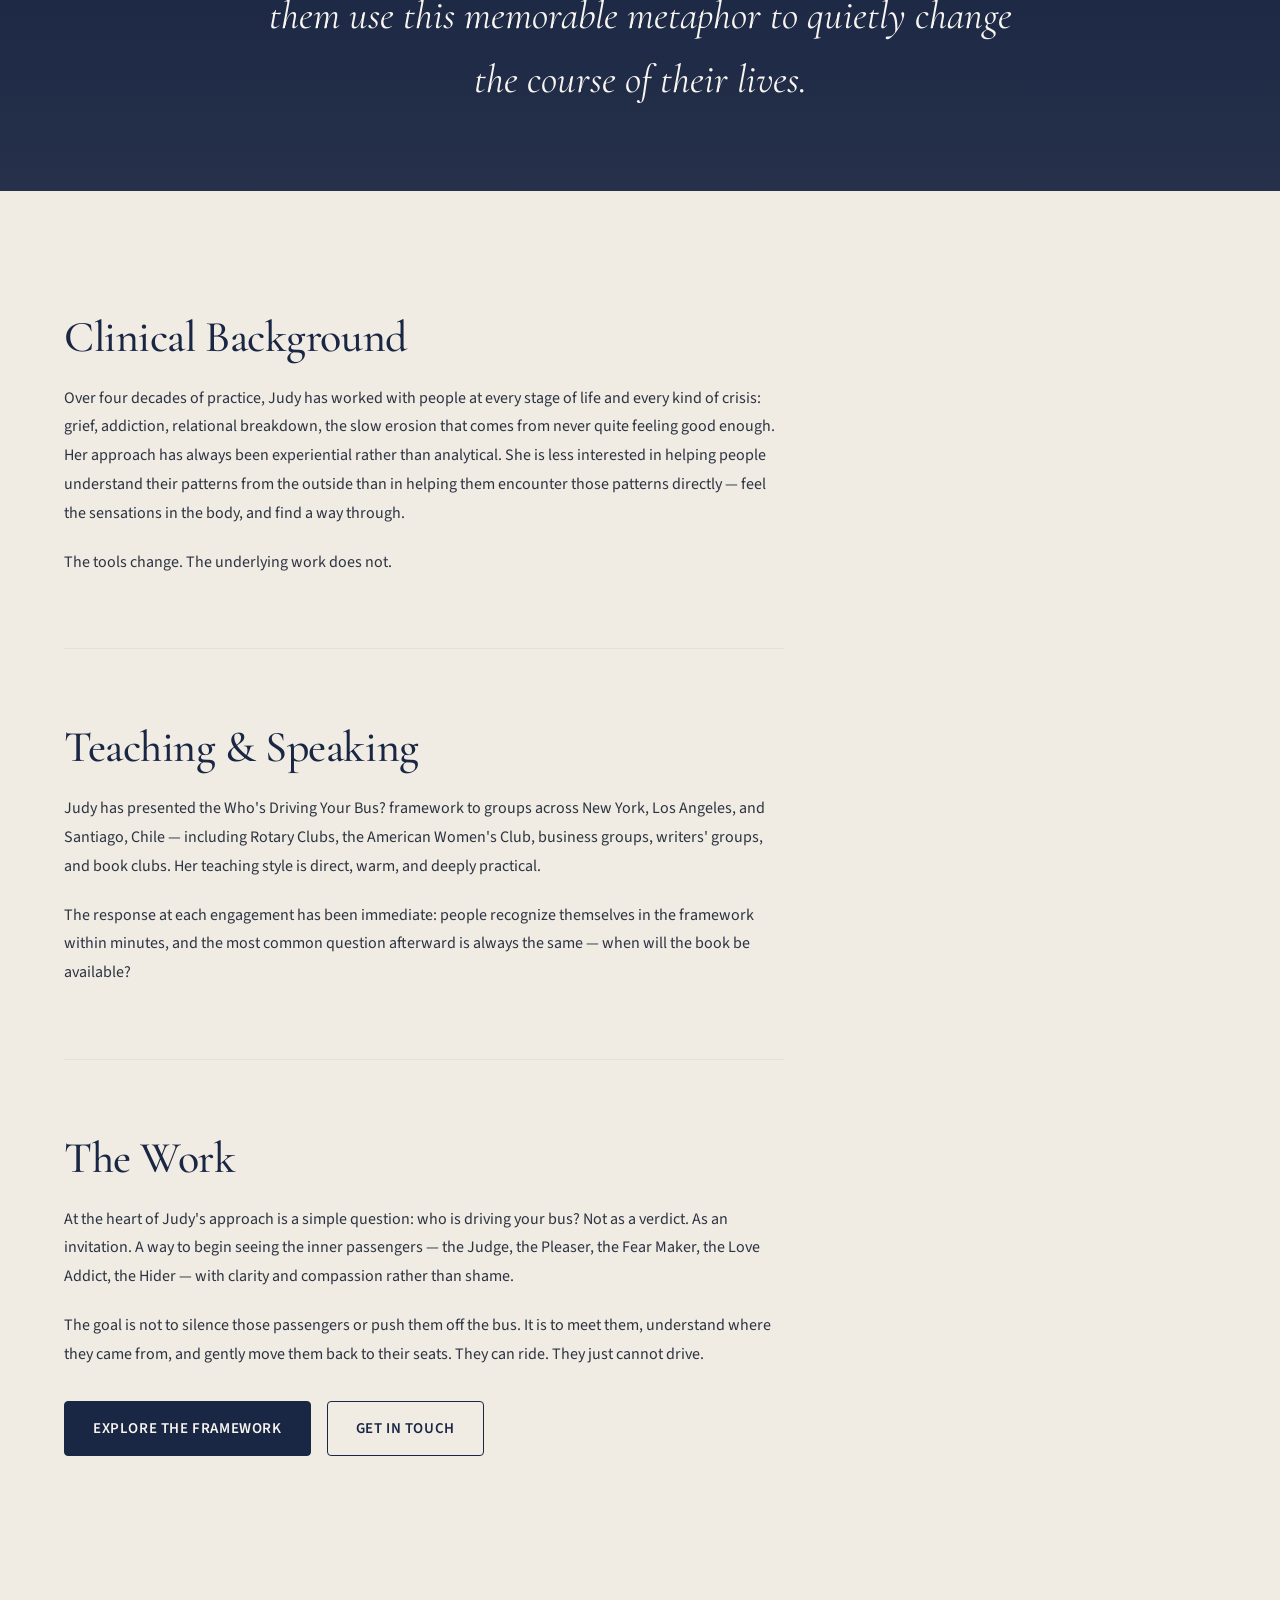
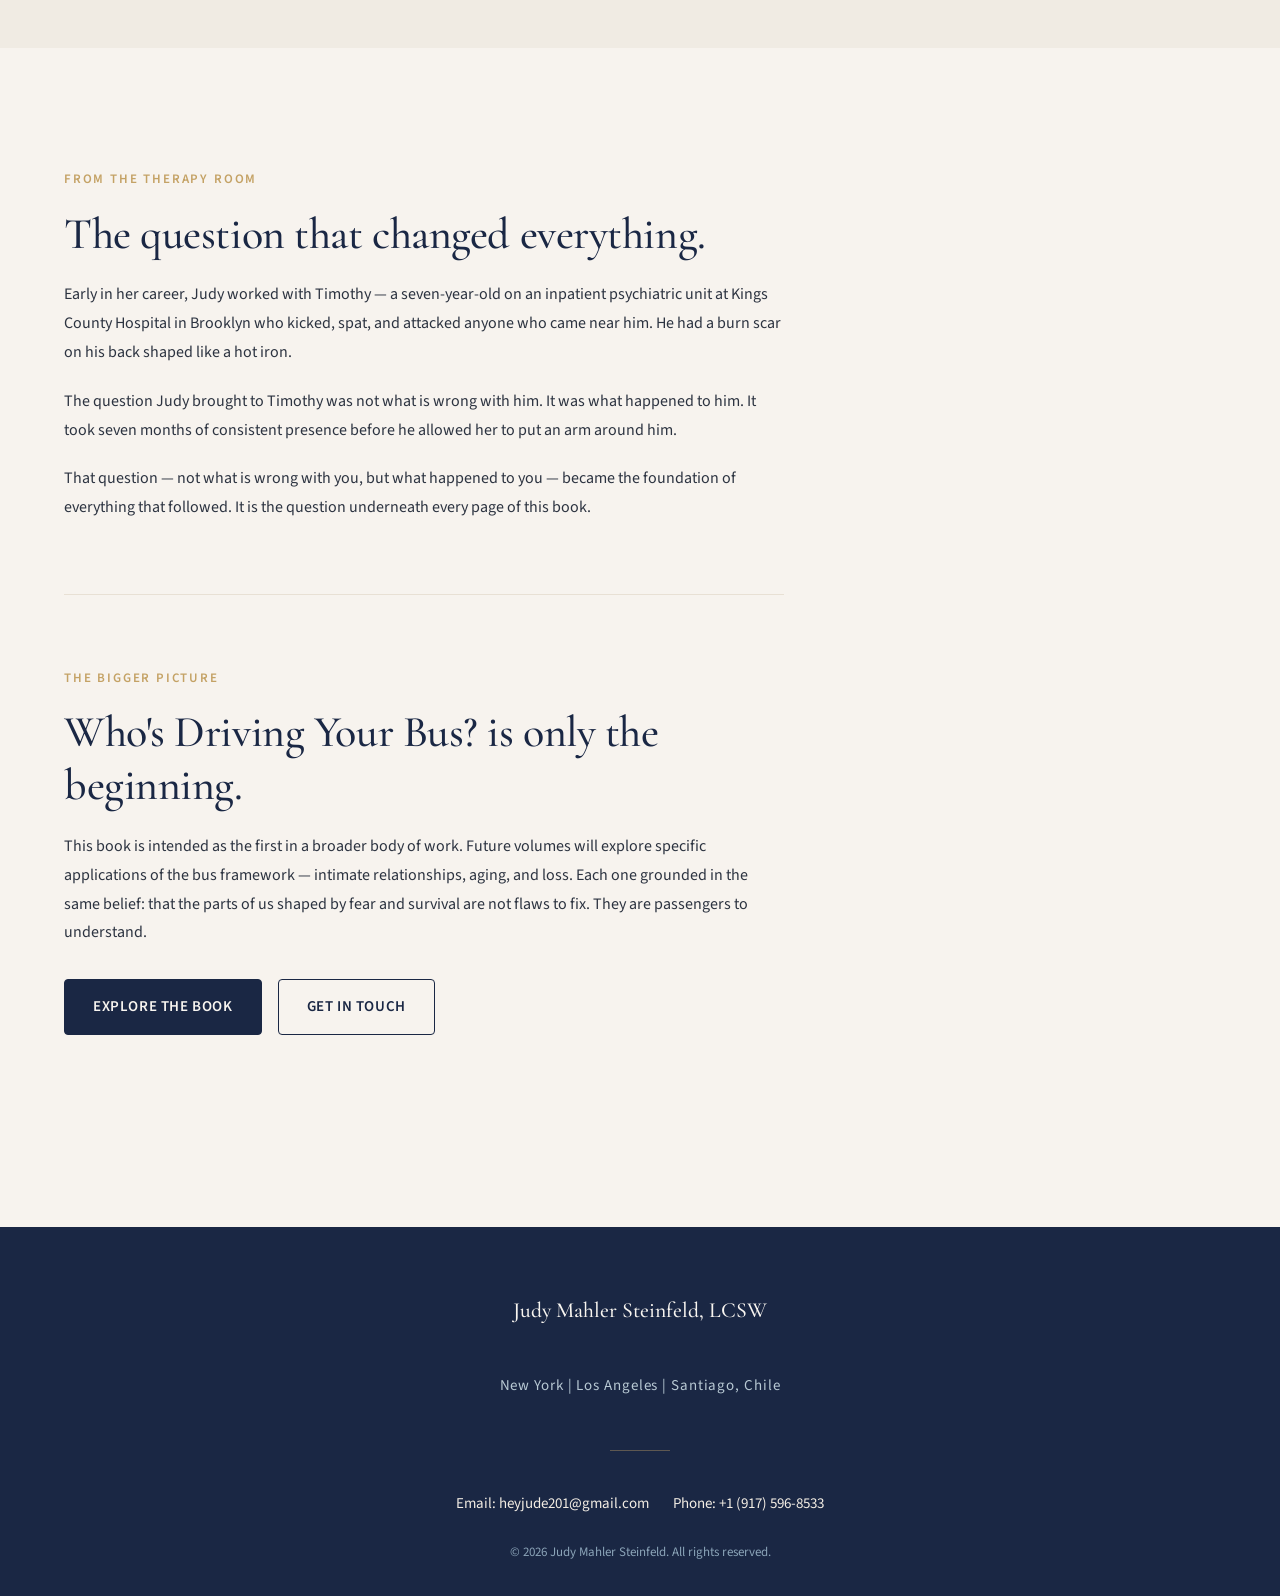
==== commit 75051f13: "Restore polished site layout and keep simplified Early Reader flow only Roll core pages and CSS back" ====
--- a/about.html
+++ b/about.html
@@ -21,11 +21,6 @@
         <a href="work-with-judy.html">Work With Judy</a>
         <a href="join.html">Early Readers</a>
         <a href="contact.html">Contact</a>
-        <div class="header-actions header-actions--desktop" data-auth-slot>
-          <a href="join.html" class="btn btn--gold btn--compact" data-show="guest">Join as an Early Reader</a>
-          <a href="read.html" class="btn btn--gold btn--compact" data-show="user" hidden>Read the sample</a>
-          <button type="button" class="btn btn--ghost-light btn--compact" data-show="user" data-signout hidden>Sign out</button>
-        </div>
       </nav>
       <button class="menu-toggle" aria-label="Open menu" aria-expanded="false" aria-controls="mobile-nav">
         <span></span>
@@ -44,53 +39,30 @@
       <li><a href="join.html">Early Readers</a></li>
       <li><a href="contact.html">Contact</a></li>
     </ul>
-    <div class="header-actions" data-auth-slot>
-      <a href="join.html" class="btn btn--gold" data-show="guest">Join as an Early Reader</a>
-      <a href="read.html" class="btn btn--gold" data-show="user" hidden>Read the sample</a>
-      <button type="button" class="btn btn--outline-light" data-show="user" data-signout hidden>Sign out</button>
-    </div>
   </nav>
 
   <main>
 
     <section class="page-hero">
-      <div class="container preview-block">
-        <div class="preview-content reveal">
+      <div class="container">
+        <div class="reveal">
           <p class="eyebrow">About Judy</p>
-          <h1>Student. Clinician. Teacher. Author.</h1>
-          <p class="lead">Judy Mahler Steinfeld, LCSW, has spent more than four decades in the therapy room. The bus framework came from watching the same patterns surface in different people — and finding language that made those patterns workable.</p>
-        </div>
-        <div class="preview-image preview-image--portrait reveal reveal-delay-2">
-          <img src="assets/images/judy.png" alt="Judy Mahler Steinfeld">
+          <h1>She has spent her adult life in the therapy room — first as a student, then as a clinician, then as a teacher, and now as an author.</h1>
+          <p class="lead">Judy Mahler Steinfeld, LCSW, is a licensed psychotherapist with more than four decades of clinical experience. The bus framework did not come from a research paper. It came from thousands of hours in a therapy room, watching the same patterns surface in different people, and gradually finding the language that made those patterns workable.</p>
         </div>
       </div>
     </section>
 
-    <div class="cred-strip">
-      <div class="cred-item">
-        <strong>Columbia</strong>
-        <span>Clinical training</span>
-      </div>
-      <div class="cred-item">
-        <strong>Gestalt Center</strong>
-        <span>Faculty, New York</span>
-      </div>
-      <div class="cred-item">
-        <strong>40+ years</strong>
-        <span>In the room</span>
-      </div>
-      <div class="cred-item">
-        <strong>Three cities</strong>
-        <span>NY · LA · Santiago</span>
-      </div>
-    </div>
-
     <section class="section section--cream">
-      <div class="container">
-        <div class="content-block reveal">
-          <h2>How she works</h2>
-          <p>Judy trained at Columbia University and completed postgraduate work at the Gestalt Center for Psychotherapy and Training in New York City. Gestalt therapy — present-moment awareness, the empty chair, the whole picture — became the foundation of everything she does. She served on the Gestalt Center’s faculty through the 1980s.</p>
-          <p>Her approach is experiential rather than analytical. She is less interested in helping people understand their patterns from the outside than in helping them encounter those patterns directly.</p>
+      <div class="container preview-block">
+        <div class="preview-image preview-image--portrait reveal">
+          <img src="assets/images/judy.png" alt="Judy Mahler Steinfeld">
+        </div>
+        <div class="preview-content reveal reveal-delay-2">
+          <div class="content-block">
+            <p>Judy trained at Columbia University and completed her postgraduate work at the Gestalt Center for Psychotherapy and Training in New York City. Gestalt therapy — with its emphasis on direct experience, present-moment awareness, and the full integration of every part of the self — became the foundation of everything she does. She served on the Gestalt Center's faculty through the 1980s, a period she describes as the years when the work stopped being something she practiced and became something she lived.</p>
+            <p>What makes her perspective distinct is not the length of her experience but the honesty of it. She has done this work on herself. The book carries the credibility of someone who has not just observed the process, but lived it.</p>
+          </div>
         </div>
       </div>
     </section>
@@ -98,26 +70,54 @@
     <section class="quote-section">
       <div class="container">
         <blockquote class="quote-text reveal">
-          The question is not what is wrong with you. It is what happened to you.
+          The bus framework did not begin as a book concept. It grew out of years of sitting with patients and helping them use this memorable metaphor to quietly change the course of their lives.
         </blockquote>
       </div>
     </section>
 
-    <section class="section section--paper">
-      <div class="container offering-grid">
-        <article class="offering-card reveal">
-          <h3>Teaching &amp; speaking</h3>
-          <p>Judy has presented the framework to Rotary Clubs, the American Women’s Club, business groups, writers’ groups, and book clubs across New York, Los Angeles, and Santiago. The most common question afterward: when will the book be available?</p>
-        </article>
-        <article class="offering-card reveal reveal-delay-2">
-          <h3>The work on the page</h3>
-          <p>Who’s Driving Your Bus? is the first book in a broader body of work. Future volumes will take the same passengers into intimate relationships, aging, and loss.</p>
-        </article>
+    <section class="section section--warm">
+      <div class="container">
+        <div class="content-block reveal">
+          <h2>Clinical Background</h2>
+          <p>Over four decades of practice, Judy has worked with people at every stage of life and every kind of crisis: grief, addiction, relational breakdown, the slow erosion that comes from never quite feeling good enough. Her approach has always been experiential rather than analytical. She is less interested in helping people understand their patterns from the outside than in helping them encounter those patterns directly — feel the sensations in the body, and find a way through.</p>
+          <p>The tools change. The underlying work does not.</p>
+        </div>
+
+        <div class="content-block reveal">
+          <h2>Teaching &amp; Speaking</h2>
+          <p>Judy has presented the Who's Driving Your Bus? framework to groups across New York, Los Angeles, and Santiago, Chile — including Rotary Clubs, the American Women's Club, business groups, writers' groups, and book clubs. Her teaching style is direct, warm, and deeply practical.</p>
+          <p>The response at each engagement has been immediate: people recognize themselves in the framework within minutes, and the most common question afterward is always the same — when will the book be available?</p>
+        </div>
+
+        <div class="content-block reveal">
+          <h2>The Work</h2>
+          <p>At the heart of Judy's approach is a simple question: who is driving your bus? Not as a verdict. As an invitation. A way to begin seeing the inner passengers — the Judge, the Pleaser, the Fear Maker, the Love Addict, the Hider — with clarity and compassion rather than shame.</p>
+          <p>The goal is not to silence those passengers or push them off the bus. It is to meet them, understand where they came from, and gently move them back to their seats. They can ride. They just cannot drive.</p>
+          <div class="btn-group">
+            <a href="framework.html" class="btn btn--primary">Explore the Framework</a>
+            <a href="contact.html" class="btn btn--secondary">Get in Touch</a>
+          </div>
+        </div>
       </div>
-      <div class="container" style="margin-top: 2.5rem;">
-        <div class="btn-group reveal">
-          <a href="join.html" class="btn btn--gold">Join as an Early Reader</a>
-          <a href="contact.html" class="btn btn--secondary">Get in touch</a>
+    </section>
+
+    <section class="section section--cream">
+      <div class="container">
+        <div class="content-block reveal">
+          <p class="eyebrow">From the Therapy Room</p>
+          <h2>The question that changed everything.</h2>
+          <p>Early in her career, Judy worked with Timothy — a seven-year-old on an inpatient psychiatric unit at Kings County Hospital in Brooklyn who kicked, spat, and attacked anyone who came near him. He had a burn scar on his back shaped like a hot iron.</p>
+          <p>The question Judy brought to Timothy was not what is wrong with him. It was what happened to him. It took seven months of consistent presence before he allowed her to put an arm around him.</p>
+          <p>That question — not what is wrong with you, but what happened to you — became the foundation of everything that followed. It is the question underneath every page of this book.</p>
+        </div>
+        <div class="content-block reveal">
+          <p class="eyebrow">The Bigger Picture</p>
+          <h2>Who's Driving Your Bus? is only the beginning.</h2>
+          <p>This book is intended as the first in a broader body of work. Future volumes will explore specific applications of the bus framework — intimate relationships, aging, and loss. Each one grounded in the same belief: that the parts of us shaped by fear and survival are not flaws to fix. They are passengers to understand.</p>
+          <div class="btn-group">
+            <a href="book.html" class="btn btn--primary">Explore the Book</a>
+            <a href="contact.html" class="btn btn--secondary">Get in Touch</a>
+          </div>
         </div>
       </div>
     </section>
@@ -125,43 +125,18 @@
   </main>
 
   <footer class="site-footer">
-    <div class="container">
-      <div class="footer-grid">
-        <div class="footer-brand">
-          <p class="footer-name">Judy Mahler Steinfeld, LCSW</p>
-          <p class="footer-locations">New York | Los Angeles | Santiago, Chile</p>
-        </div>
-        <div class="footer-col">
-          <h4>Explore</h4>
-          <a href="index.html">Home</a>
-          <a href="about.html">About Judy</a>
-          <a href="framework.html">The Framework</a>
-          <a href="work-with-judy.html">Work With Judy</a>
-        </div>
-        <div class="footer-col">
-          <h4>The Book</h4>
-          <a href="book.html">Who’s Driving Your Bus?</a>
-          <a href="book.html#chapters">25 chapters</a>
-          <a href="framework.html">The passengers</a>
-        </div>
-        <div class="footer-col">
-          <h4>Early Readers</h4>
-          <a href="join.html">Join as an Early Reader</a>
-          <a href="login.html">Sign in</a>
-          <a href="read.html">Read the sample</a>
-        </div>
-        <div class="footer-col">
-          <h4>Contact</h4>
-          <a href="contact.html">Write Judy</a>
-          <a href="mailto:heyjude201@gmail.com">heyjude201@gmail.com</a>
-          <a href="tel:+19175968533">+1 (917) 596-8533</a>
-        </div>
+    <div class="container footer-inner">
+      <p class="footer-name">Judy Mahler Steinfeld, LCSW</p>
+      <p class="footer-locations">New York | Los Angeles | Santiago, Chile</p>
+      <div class="footer-divider"></div>
+      <div class="footer-contact">
+        <a href="mailto:heyjude201@gmail.com">Email: heyjude201@gmail.com</a>
+        <a href="tel:+19175968533">Phone: +1 (917) 596-8533</a>
       </div>
       <p class="footer-copy">&copy; 2026 Judy Mahler Steinfeld. All rights reserved.</p>
     </div>
   </footer>
 
   <script src="script.js"></script>
-  <script type="module" src="js/auth.js"></script>
 </body>
 </html>
--- a/styles.css
+++ b/styles.css
@@ -784,7 +784,7 @@
   color: var(--text-muted);
 }
 
-/* Early Reader (application, feedback, admin)
+/* Early Reader (application, feedback, admin) — additive only
    ========================================================================== */
 
 .er-auth-grid {
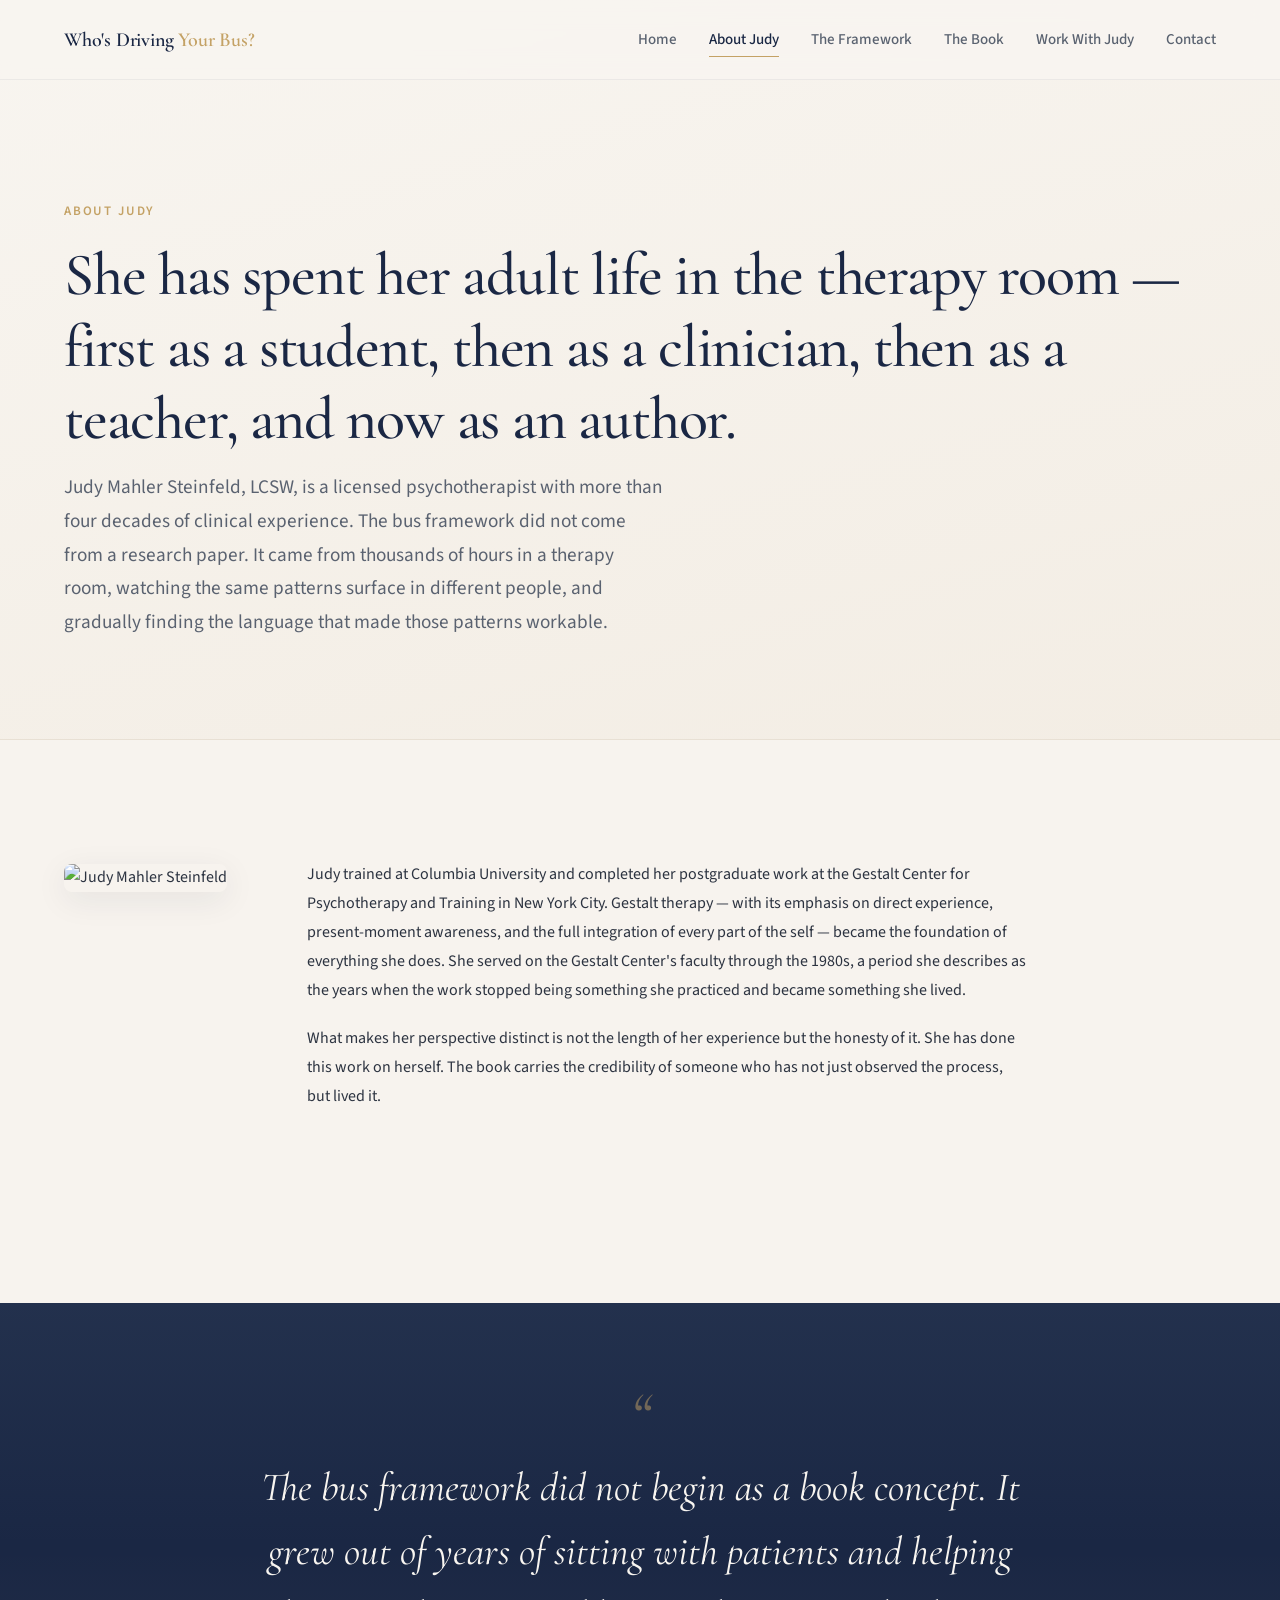
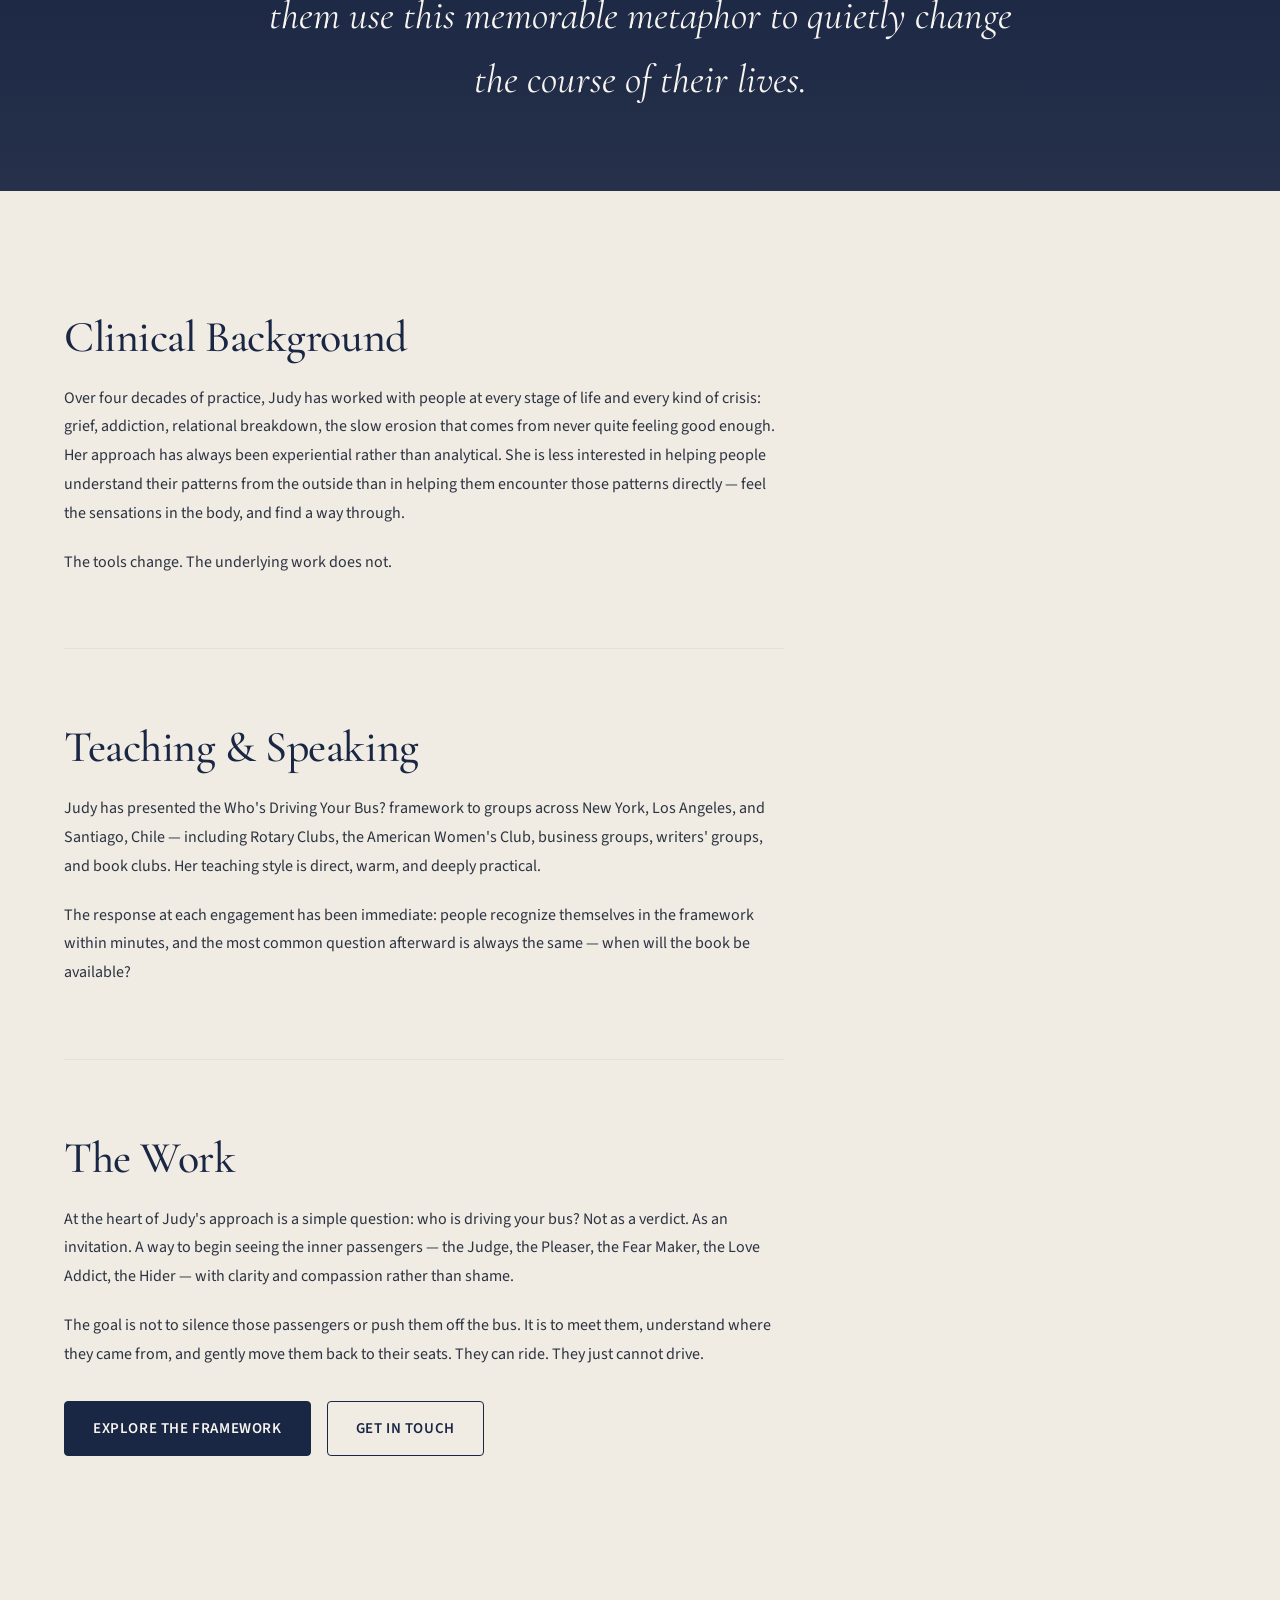
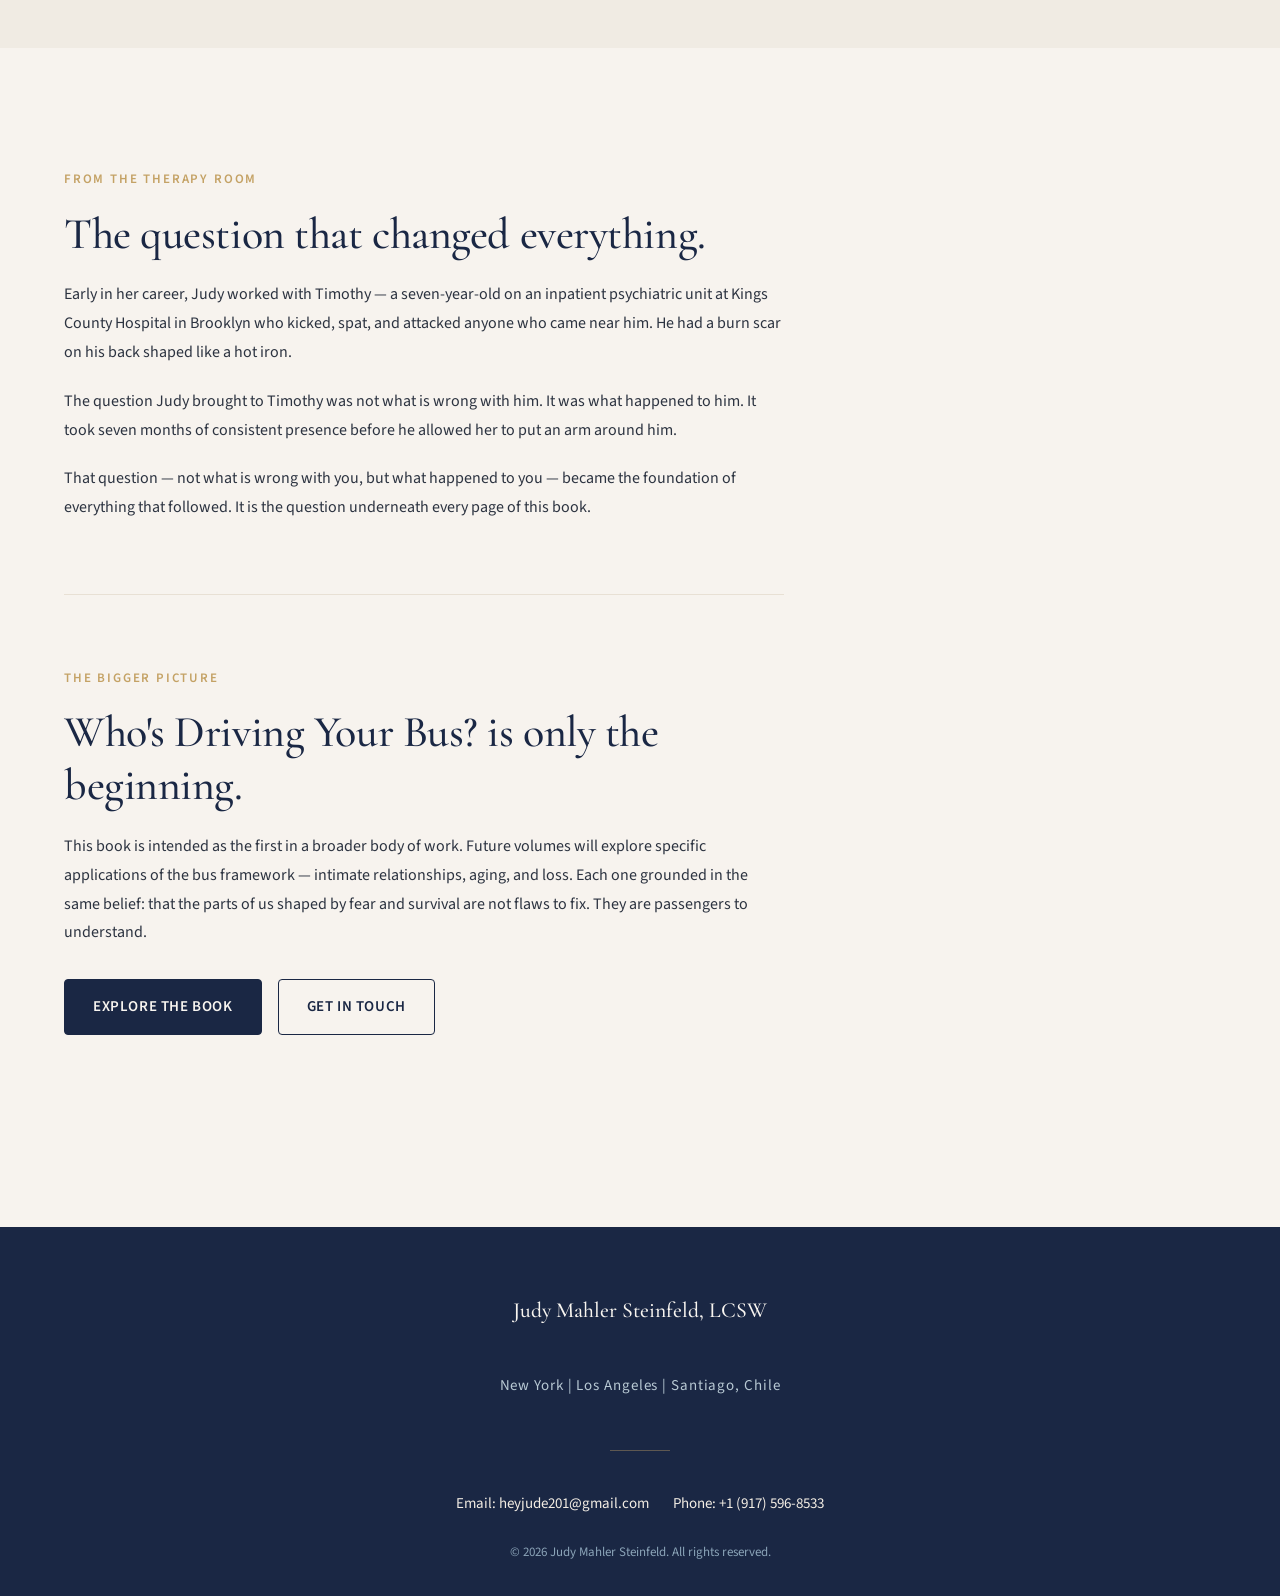
==== commit 653bd0f3: "Simplify author site and publish full introduction page" ====
--- a/about.html
+++ b/about.html
@@ -19,7 +19,6 @@
         <a href="framework.html">The Framework</a>
         <a href="book.html">The Book</a>
         <a href="work-with-judy.html">Work With Judy</a>
-        <a href="join.html">Early Readers</a>
         <a href="contact.html">Contact</a>
       </nav>
       <button class="menu-toggle" aria-label="Open menu" aria-expanded="false" aria-controls="mobile-nav">
@@ -36,7 +35,6 @@
       <li><a href="framework.html">The Framework</a></li>
       <li><a href="book.html">The Book</a></li>
       <li><a href="work-with-judy.html">Work With Judy</a></li>
-      <li><a href="join.html">Early Readers</a></li>
       <li><a href="contact.html">Contact</a></li>
     </ul>
   </nav>
@@ -56,7 +54,7 @@
     <section class="section section--cream">
       <div class="container preview-block">
         <div class="preview-image preview-image--portrait reveal">
-          <img src="assets/images/judy.png" alt="Judy Mahler Steinfeld">
+          <img data-cms="about.judy.image" data-cms-kind="image" data-cms-label="About Judy photo" src="assets/images/judy.png" alt="Judy Mahler Steinfeld">
         </div>
         <div class="preview-content reveal reveal-delay-2">
           <div class="content-block">
@@ -137,6 +135,9 @@
     </div>
   </footer>
 
+  <script src="https://cdn.jsdelivr.net/npm/@supabase/supabase-js@2"></script>
+  <script src="assets/js/supabase-config.js"></script>
+  <script src="assets/js/site-content.js"></script>
   <script src="script.js"></script>
 </body>
 </html>
--- a/styles.css
+++ b/styles.css
@@ -1086,6 +1086,24 @@
   margin: 1rem 0;
 }
 
+.er-content-page {
+  margin: 2rem 0 1rem;
+}
+
+.er-content-preview {
+  width: 160px;
+  height: auto;
+  margin-bottom: 0.75rem;
+  border-radius: var(--radius);
+}
+
+.er-content-url,
+.er-content-file {
+  display: block;
+  width: 100%;
+  margin-top: 0.5rem;
+}
+
 /* Footer
    ========================================================================== */
 
@@ -1268,3 +1286,58 @@
     transition-duration: 0.01ms !important;
   }
 }
+
+/* Author reading layouts */
+.editorial-block {
+  max-width: 780px;
+}
+
+.editorial-block .btn-group,
+section[aria-labelledby="home-book-heading"] .btn-group {
+  margin-top: 1.75rem;
+}
+
+section[aria-labelledby="home-book-heading"] h3 {
+  margin-top: 1.75rem;
+}
+
+.quote-source {
+  margin-top: 1rem;
+  text-align: center;
+  color: var(--cream);
+}
+
+.reading-column {
+  max-width: 740px;
+}
+
+.reading-byline {
+  color: var(--text-muted);
+  margin-top: 1rem;
+}
+
+.introduction-text {
+  font-size: 1.125rem;
+  line-height: 1.85;
+}
+
+.introduction-text p {
+  line-height: inherit;
+}
+
+.introduction-text p + p {
+  margin-top: 1.5rem;
+}
+
+.introduction-text .reading-question {
+  font-family: var(--font-serif);
+  font-size: clamp(1.6rem, 4vw, 2.2rem);
+  color: var(--navy);
+  margin-block: 2rem;
+}
+
+.reading-next {
+  border-top: 1px solid var(--cream-dark);
+  margin-top: 3rem;
+  padding-top: 2rem;
+}
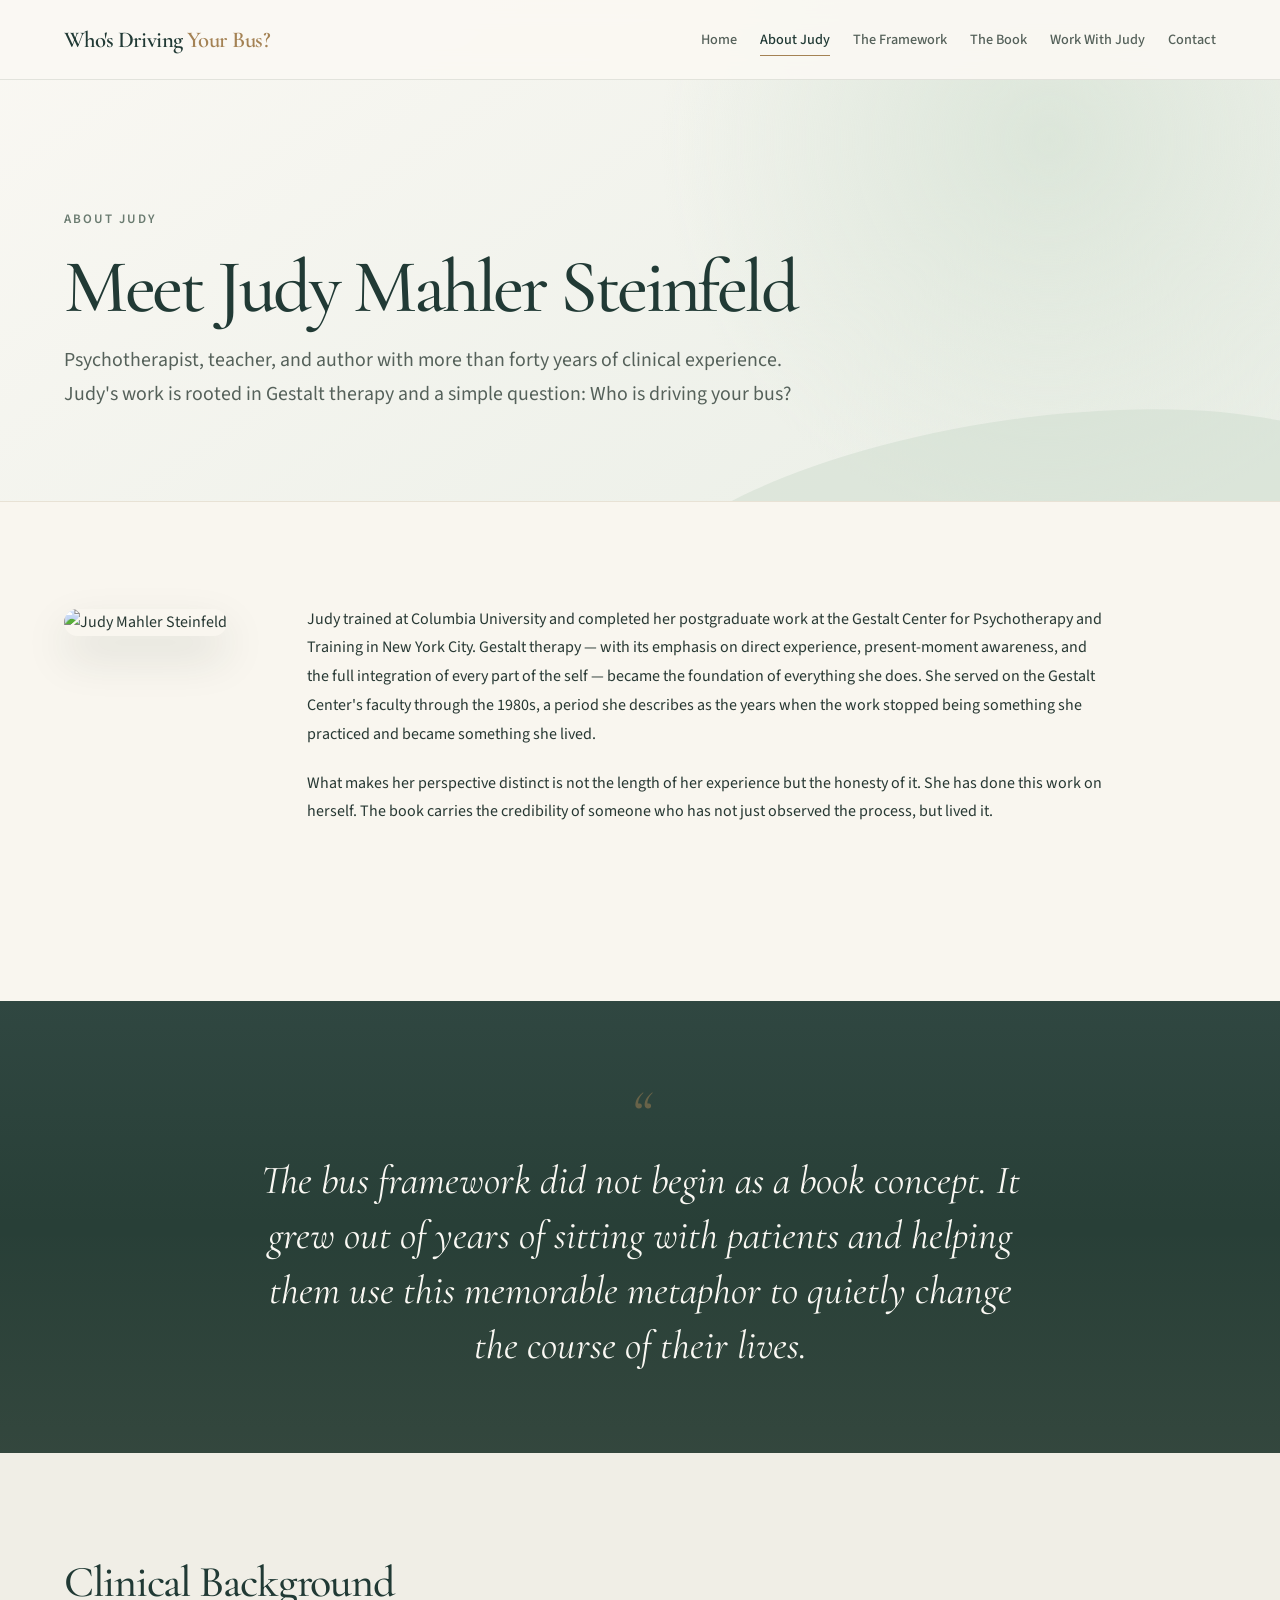
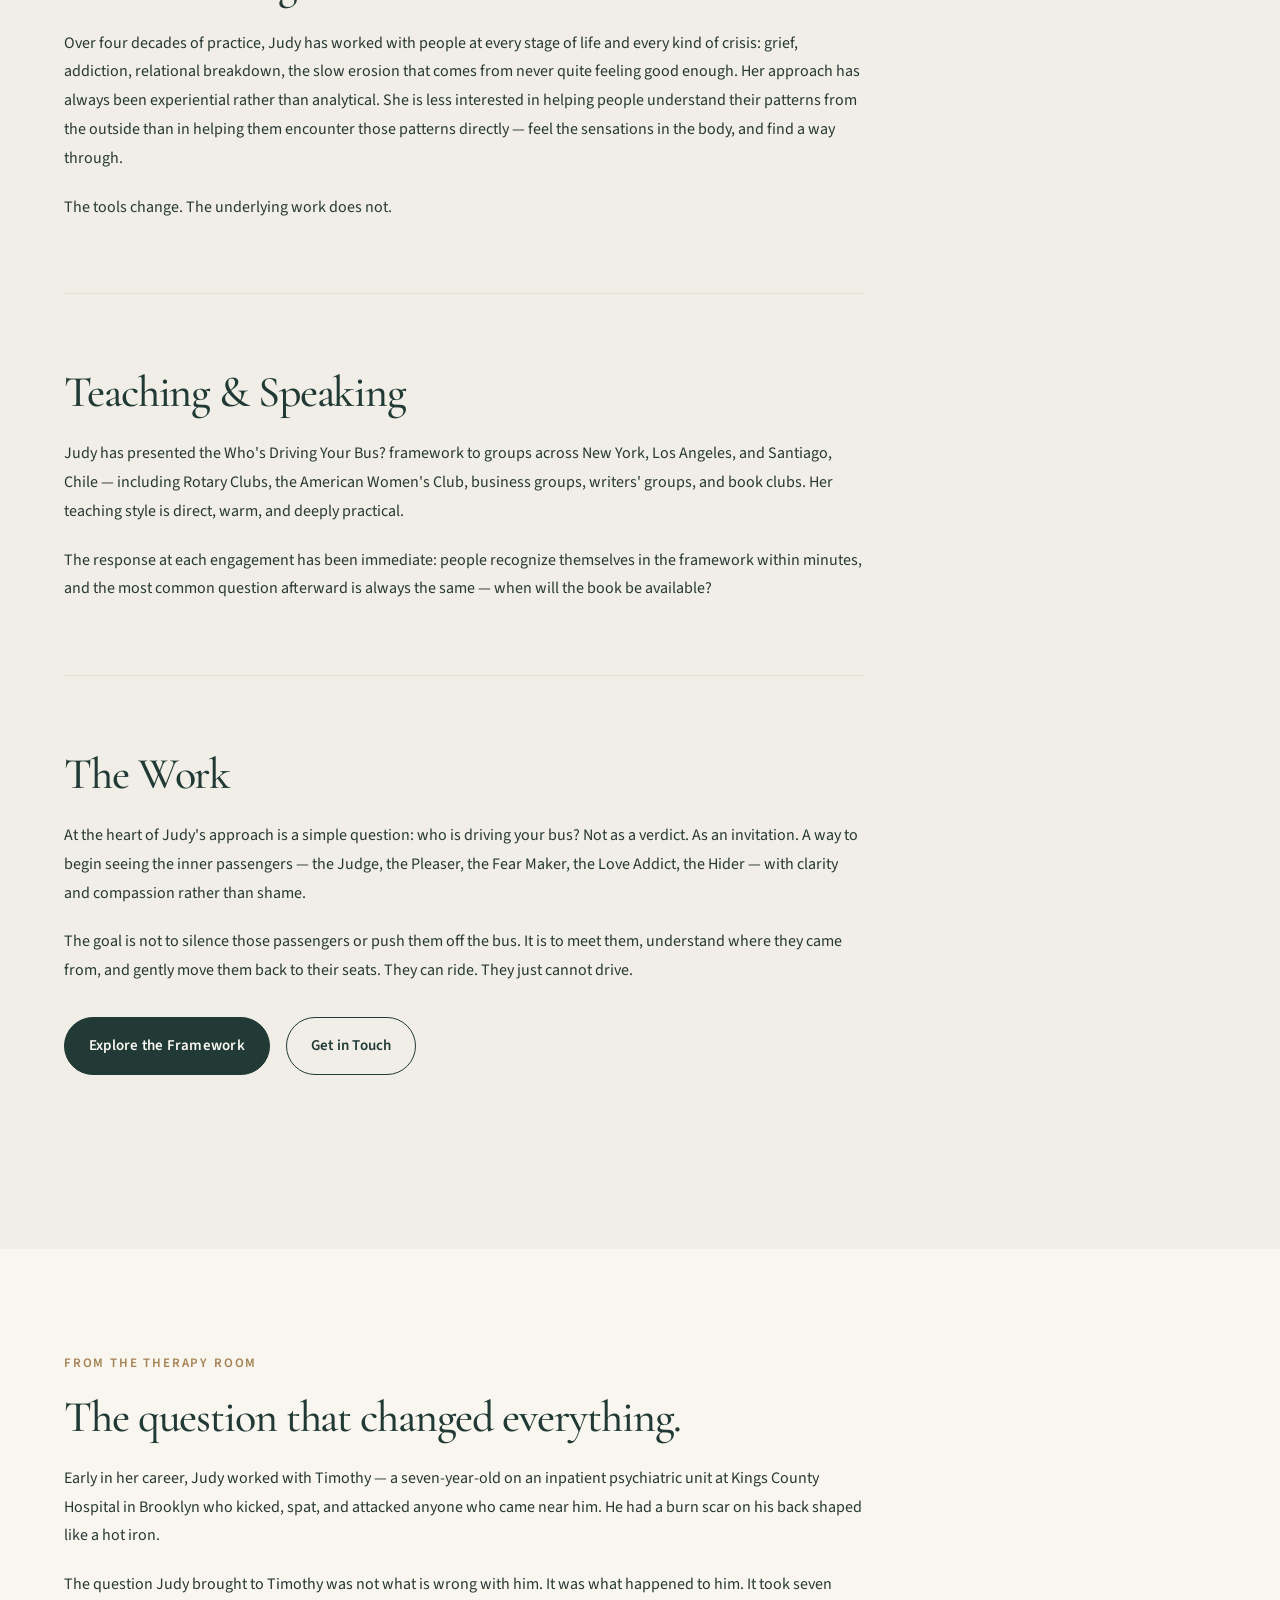
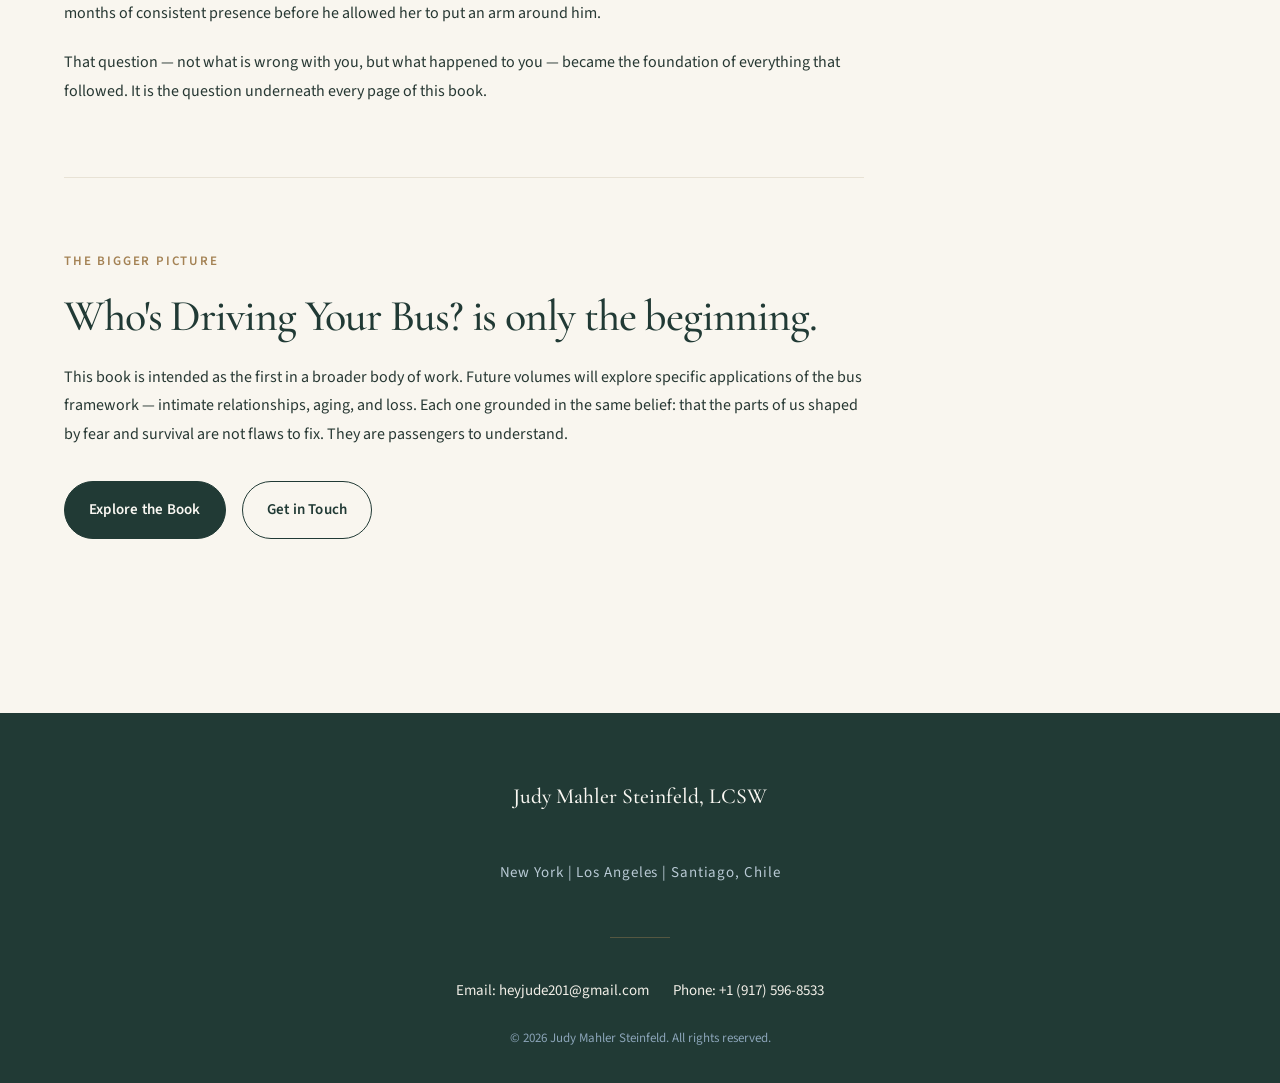
==== commit 089d587c: "Simplify About Judy hero heading and introduction" ====
--- a/about.html
+++ b/about.html
@@ -45,8 +45,8 @@
       <div class="container">
         <div class="reveal">
           <p class="eyebrow">About Judy</p>
-          <h1>She has spent her adult life in the therapy room — first as a student, then as a clinician, then as a teacher, and now as an author.</h1>
-          <p class="lead">Judy Mahler Steinfeld, LCSW, is a licensed psychotherapist with more than four decades of clinical experience. The bus framework did not come from a research paper. It came from thousands of hours in a therapy room, watching the same patterns surface in different people, and gradually finding the language that made those patterns workable.</p>
+          <h1>Meet Judy Mahler Steinfeld</h1>
+          <p class="lead">Psychotherapist, teacher, and author with more than forty years of clinical experience. Judy's work is rooted in Gestalt therapy and a simple question: Who is driving your bus?</p>
         </div>
       </div>
     </section>
--- a/styles.css
+++ b/styles.css
@@ -1341,3 +1341,178 @@
   margin-top: 3rem;
   padding-top: 2rem;
 }
+
+
+/* Conference refresh, November 2026. Scoped to the homepage for safe review. */
+body:has(.hero--editorial) {
+  --navy-deep: #213a35;
+  --navy: #30483f;
+  --navy-soft: #4a6359;
+  --gold: #a48254;
+  --gold-light: #ba9868;
+  --cream: #faf8f3;
+  --cream-warm: #f1eee7;
+  --cream-dark: #e8e2d5;
+  --text: #273833;
+  --text-muted: #55615a;
+  --radius: 8px;
+  --radius-lg: 18px;
+}
+body:has(.hero--editorial) .site-header { background: rgba(250,248,243,.94); border-bottom-color: rgba(48,72,63,.12); }
+body:has(.hero--editorial) .logo { font-size: 1.45rem; letter-spacing: -.03em; }
+body:has(.hero--editorial) .nav-desktop { gap: clamp(.7rem,1.8vw,1.65rem); }
+body:has(.hero--editorial) .nav-desktop a { font-size: .89rem; }
+.hero--editorial { padding-top: calc(var(--header-height) + clamp(88px,11vw,145px)); padding-bottom: clamp(90px, 10vw, 150px); background: radial-gradient(circle at 80% 35%, #e0e8df 0, transparent 35%), linear-gradient(145deg,#faf8f3 20%,#ece9df 100%); }
+.hero--editorial::before { background: none; }
+.hero--editorial::after { content: ""; position: absolute; left: -9%; bottom: -110px; width: 80%; height: 250px; background: #becfc1; opacity: .23; border-radius: 50% 50% 0 0; transform: rotate(-7deg); pointer-events: none; }
+.hero--editorial .hero-grid { grid-template-columns: 1.16fr .84fr; gap: clamp(40px,7vw,110px); }
+.hero--editorial .eyebrow { color: #65776b; letter-spacing: .16em; font-size: .72rem; }
+.hero--editorial h1 { font-size: clamp(4rem,7.2vw,7.4rem); line-height: .98; letter-spacing: -.05em; max-width: 650px; margin: 0 0 1.5rem; }
+.hero--editorial .subheadline { font-size: clamp(1.3rem,2.1vw,1.85rem); font-style: normal; line-height: 1.35; border-left: 3px solid var(--gold); padding-left: 1rem; max-width: 530px; margin-bottom: 1.8rem; }
+.hero--editorial .hero-content p:not(.eyebrow):not(.subheadline) { font-size: 1.09rem; line-height: 1.78; max-width: 580px; }
+.hero--editorial .btn { border-radius: 999px; padding: 1rem 1.5rem; text-transform: none; letter-spacing: .01em; }
+.hero--editorial .book-cover-wrap { max-width: 420px; z-index: 1; transform: rotate(1.5deg); }
+.hero--editorial .book-cover-wrap img { position: relative; z-index: 2; box-shadow: 0 26px 60px rgba(32,55,48,.2); }
+.hero--editorial .cover-halo { position: absolute; inset: -9% -16%; border-radius: 50%; background: linear-gradient(145deg,#d7e2d6,#e9e3d3); opacity: .95; transform: rotate(-12deg); }
+.quote-section--signature { background: #283f37; padding-block: clamp(60px,8vw,105px); }
+.quote-section--signature .quote-text { max-width: 900px; font-size: clamp(1.9rem,3.3vw,3.35rem); line-height: 1.3; }
+.gestalt-feature { background: #f7f4eb; position: relative; border-top: 1px solid #e3dfd1; }
+.gestalt-feature::before { content: "01 / PERSPECTIVE"; position: absolute; top: 2.4rem; right: max(2rem, calc((100vw - 1200px)/2)); font: 600 .7rem var(--font-sans); letter-spacing: .14em; color: #8b957e; }
+.gestalt-feature .preview-block { gap: clamp(35px,7vw,110px); align-items: start; }
+.gestalt-feature .preview-content:first-child { background: #fffdf8; padding: clamp(28px,4vw,54px); border: 1px solid #e7e1d4; border-radius: 24px; box-shadow: 0 20px 55px rgba(46,59,42,.06); }
+.gestalt-feature h2 { font-size: clamp(2.3rem,4vw,3.6rem); }
+.gestalt-feature .preview-content:nth-child(2) { padding-top: clamp(30px,6vw,90px); }
+.gestalt-feature .small-note { font-size: .9rem; color: #667168; border-top: 1px solid #e6e2d8; padding-top: 1rem; }
+.professionals-feature { background: linear-gradient(135deg,#e9eee5,#f5f1e9 70%); }
+.professionals-feature .editorial-block { max-width: 900px; margin-inline: auto; }
+.professionals-feature h2 { font-size: clamp(2.5rem,4.7vw,4.35rem); max-width: 780px; margin-inline: auto; }
+.professionals-feature p { max-width: 760px; margin-inline: auto; }
+.professionals-feature .btn-group { justify-content: center; }
+.professionals-feature .btn { border-radius: 999px; text-transform: none; }
+body:has(.hero--editorial) .passenger-card { border-radius: 18px; box-shadow: 0 6px 28px rgba(36,56,49,.07); }
+body:has(.hero--editorial) .passenger-card:hover { border-color: #becfbd; }
+body:has(.hero--editorial) .section { padding-block: clamp(74px,8vw,120px); }
+body:has(.hero--editorial) .site-footer { background-color: #213a35; }
+@media (max-width: 900px) {
+ .hero--editorial .hero-grid { grid-template-columns: 1fr; gap: 55px; }
+ .hero--editorial .hero-content { max-width: 680px; }
+ .hero--editorial .hero-visual { justify-content: flex-start; }
+ .hero--editorial .book-cover-wrap { max-width: 340px; }
+ .gestalt-feature::before { display: none; }
+}
+@media (max-width: 600px) {
+ .hero--editorial { padding-top: calc(var(--header-height) + 50px); }
+ .hero--editorial h1 { font-size: clamp(3.35rem,14vw,5rem); }
+ .hero--editorial .hero-visual { justify-content: center; }
+ .hero--editorial .book-cover-wrap { max-width: 290px; }
+ .gestalt-feature .preview-content:first-child { padding: 26px; }
+ .hero--editorial .btn-group { flex-direction: column; align-items: stretch; }
+}
+
+
+/* Shared page refresh: consistent design for every linked page. */
+:root {
+  --navy-deep: #213a35;
+  --navy: #30483f;
+  --navy-soft: #4a6359;
+  --gold: #a48254;
+  --gold-light: #ba9868;
+  --cream: #faf8f3;
+  --cream-warm: #f1eee7;
+  --cream-dark: #e8e2d5;
+  --text: #273833;
+  --text-muted: #55615a;
+  --radius: 8px;
+  --radius-lg: 18px;
+}
+.site-header { background: rgba(250,248,243,.94); border-bottom-color: rgba(48,72,63,.12); }
+.logo { font-size: 1.42rem; letter-spacing: -.025em; }
+.nav-desktop { gap: clamp(.7rem,1.8vw,1.65rem); }
+.nav-desktop a { font-size: .89rem; }
+.page-hero { position: relative; overflow: hidden; padding-top: calc(var(--header-height) + clamp(85px,10vw,135px)); padding-bottom: clamp(70px,7vw,115px); background: radial-gradient(circle at 82% 28%,#dce6da 0,transparent 35%),linear-gradient(145deg,#faf8f3,#e9eee6); }
+.page-hero::after { content:""; position:absolute; pointer-events:none; right:-9%; bottom:-180px; width: 60%; height:260px; transform: rotate(-9deg); border-radius:50%; background:#cadaca; opacity:.48; }
+.page-hero h1 { font-size: clamp(2.9rem,5.9vw,5.4rem); letter-spacing:-.045em; line-height:1.07; max-width:950px; }
+.page-hero .eyebrow { color:#6a7b70; letter-spacing:.15em; }
+.page-hero .lead { font-size:clamp(1.1rem,1.55vw,1.27rem); line-height:1.7; max-width:730px; }
+.page-hero .subheadline { font-style:normal; border-left:3px solid var(--gold); padding-left:1rem; }
+.section { padding-block:clamp(74px,8vw,120px); }
+.section--cream { background:#f9f6ef; }
+.section--warm { background:#f0eee6; }
+.quote-section { background:#283f37; }
+.quote-text { line-height:1.38; }
+.content-block { max-width:800px; }
+.content-block h2, .preview-content h2 { letter-spacing:-.025em; }
+.passenger-card { border-radius:18px; box-shadow:0 6px 28px rgba(36,56,49,.07); }
+.preview-image img { box-shadow:0 20px 45px rgba(32,55,48,.13); border-radius:18px; }
+.btn { border-radius:999px; text-transform:none; letter-spacing:.015em; padding:.95rem 1.5rem; }
+.contact-form { border-radius:24px; border:1px solid #e7e1d4; box-shadow:0 16px 46px rgba(36,56,49,.08); }
+.form-group input, .form-group textarea, .form-group select { border-radius:10px; background:#fffefb; }
+.site-footer { background:#213a35; }
+@media (max-width: 600px) {
+  .page-hero { padding-top:calc(var(--header-height) + 55px); padding-bottom:70px; }
+  .page-hero h1 { font-size:clamp(2.6rem,10vw,3.8rem); }
+  .contact-form { padding:1.6rem; }
+}
+
+/* Perception illustrations: full images with room to examine each view. */
+.gestalt-illustrations {
+  display: grid;
+  grid-template-columns: repeat(2, minmax(0, 1fr));
+  gap: 2.5rem;
+  margin-top: 3rem;
+}
+.gestalt-illustration { margin: 0; min-width: 0; }
+.gestalt-illustration__image {
+  display: flex;
+  align-items: center;
+  justify-content: center;
+  background: #fff;
+  border: 1px solid #e7e1d4;
+  border-radius: 12px;
+  padding: 1rem;
+  aspect-ratio: 1;
+  overflow: hidden;
+}
+.gestalt-illustration__image:focus-visible {
+  outline: 3px solid var(--gold);
+  outline-offset: 5px;
+}
+.gestalt-illustration__image img {
+  display: block;
+  width: 100%;
+  height: 100%;
+  object-fit: contain;
+}
+.gestalt-illustration figcaption { padding-top: 1.25rem; }
+.gestalt-illustration h3 { margin-bottom: .75rem; }
+.gestalt-illustrations__hint { grid-column: 1 / -1; margin: 0; color: var(--text-muted); }
+@media (max-width: 700px) {
+  .gestalt-illustrations { grid-template-columns: 1fr; gap: 2rem; }
+  .gestalt-illustration__image { padding: .5rem; }
+}
+
+
+/* Spoiler-free visual discovery: explanations open only by choice. */
+.gestalt-discovery__intro { max-width: 780px; margin-inline: auto; text-align: center; }
+.gestalt-discovery__intro h2 { font-size: clamp(2.6rem,5.4vw,4.8rem); margin-bottom: 1.25rem; }
+.gestalt-discovery__intro p:not(.eyebrow) { font-size: clamp(1.03rem,1.5vw,1.2rem); }
+.gestalt-discovery .gestalt-illustrations { margin-top: clamp(2.5rem,5vw,4.5rem); align-items: start; }
+.gestalt-illustration { background: #fffdf8; border: 1px solid #e7e1d4; border-radius: 20px; padding: clamp(12px,2vw,24px); box-shadow: 0 12px 38px rgba(46,59,42,.055); }
+.gestalt-illustration__image { border: 0; background:#fff; }
+.gestalt-illustration__prompt { font-family: var(--font-serif); font-size: clamp(1.25rem,2vw,1.6rem); color:var(--navy-deep); line-height:1.3; margin:0 0 1rem; }
+.gestalt-reveal { border-top:1px solid #e5dfd3; }
+.gestalt-reveal summary { cursor:pointer; color:var(--navy-deep); font-weight:600; padding:1rem 2.1rem 1rem 0; position:relative; list-style:none; }
+.gestalt-reveal summary::-webkit-details-marker { display:none; }
+.gestalt-reveal summary::after { content:"+"; position:absolute; right:.25rem; top:.75rem; font-size:1.5rem; font-weight:400; }
+.gestalt-reveal[open] summary::after { content:"−"; }
+.gestalt-reveal summary:focus-visible { outline:3px solid var(--gold); outline-offset:3px; border-radius:4px; }
+.gestalt-reveal__answer { padding:.25rem 0 1rem; color:var(--text-muted); }
+.gestalt-reveal__answer h3 { font-size:1.45rem; margin-bottom:.6rem; }
+.gestalt-discovery__meaning { max-width:900px; margin: clamp(4rem,7vw,7rem) auto 0; padding:clamp(1.75rem,4.5vw,4rem); border-radius:24px; background:#fffdf8; border:1px solid #e7e1d4; }
+.gestalt-discovery__meaning h2 { font-size:clamp(2rem,3.8vw,3.4rem); margin-bottom:1.25rem; }
+.gestalt-discovery__meaning .small-note { border-top:1px solid #e5dfd3; padding-top:1rem; font-size:.9rem; color:#667168; }
+.gestalt-discovery__meaning .btn-group { margin-top:2rem; }
+@media(max-width:700px) {
+ .gestalt-illustration { padding:12px; }
+ .gestalt-discovery__meaning { margin-top:3rem; padding:1.5rem; }
+}
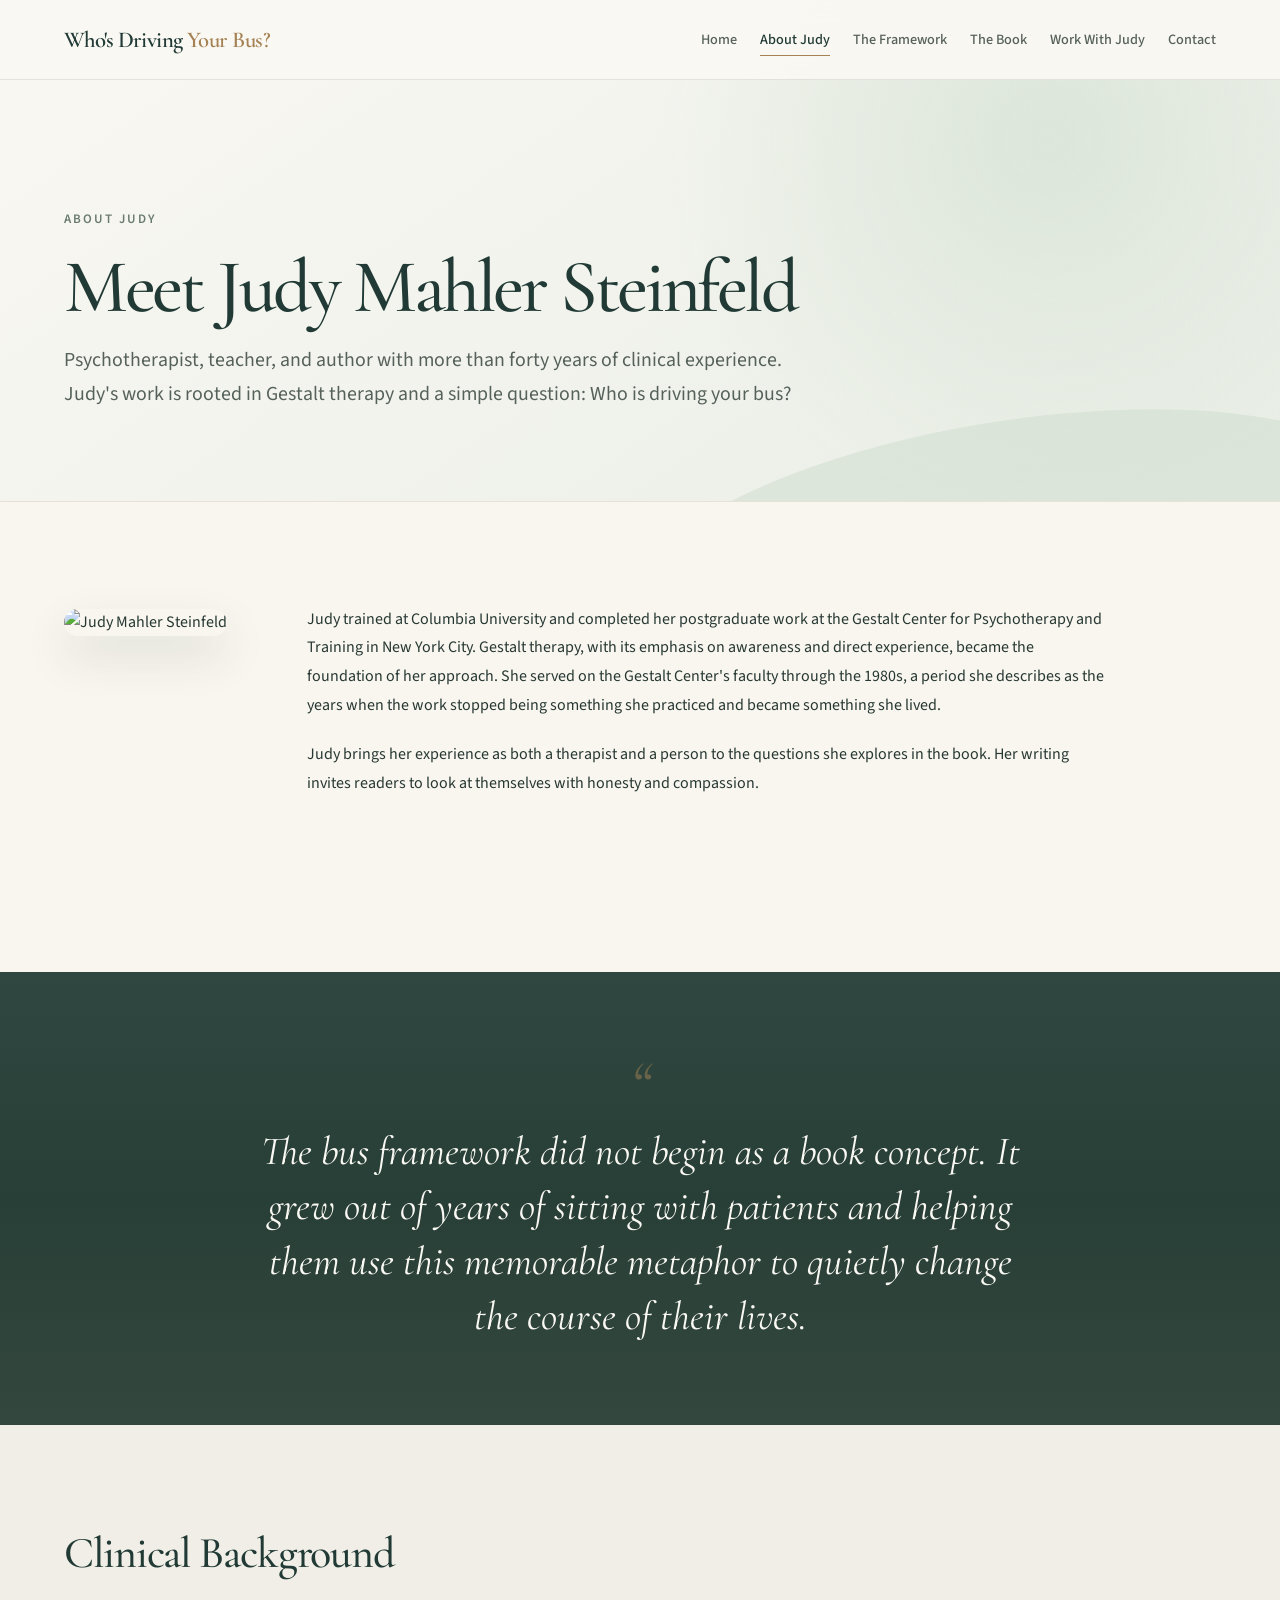
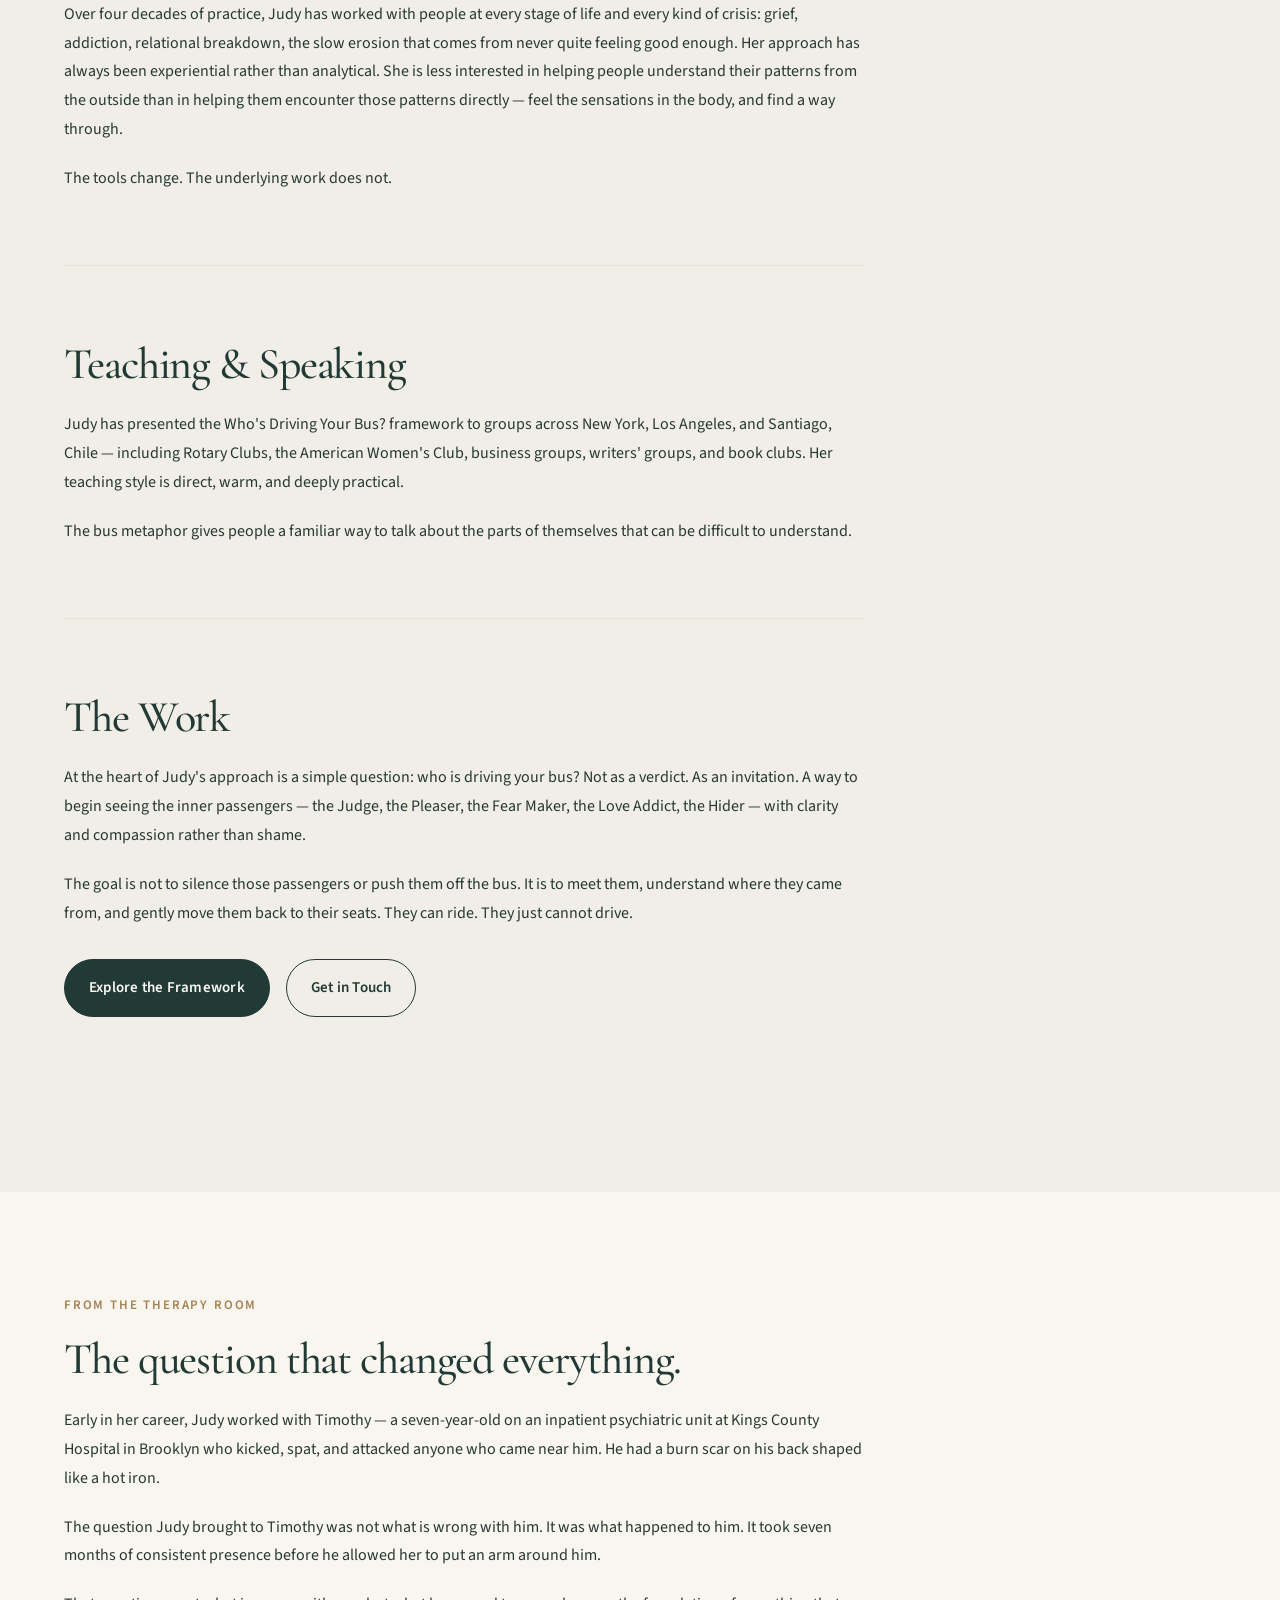
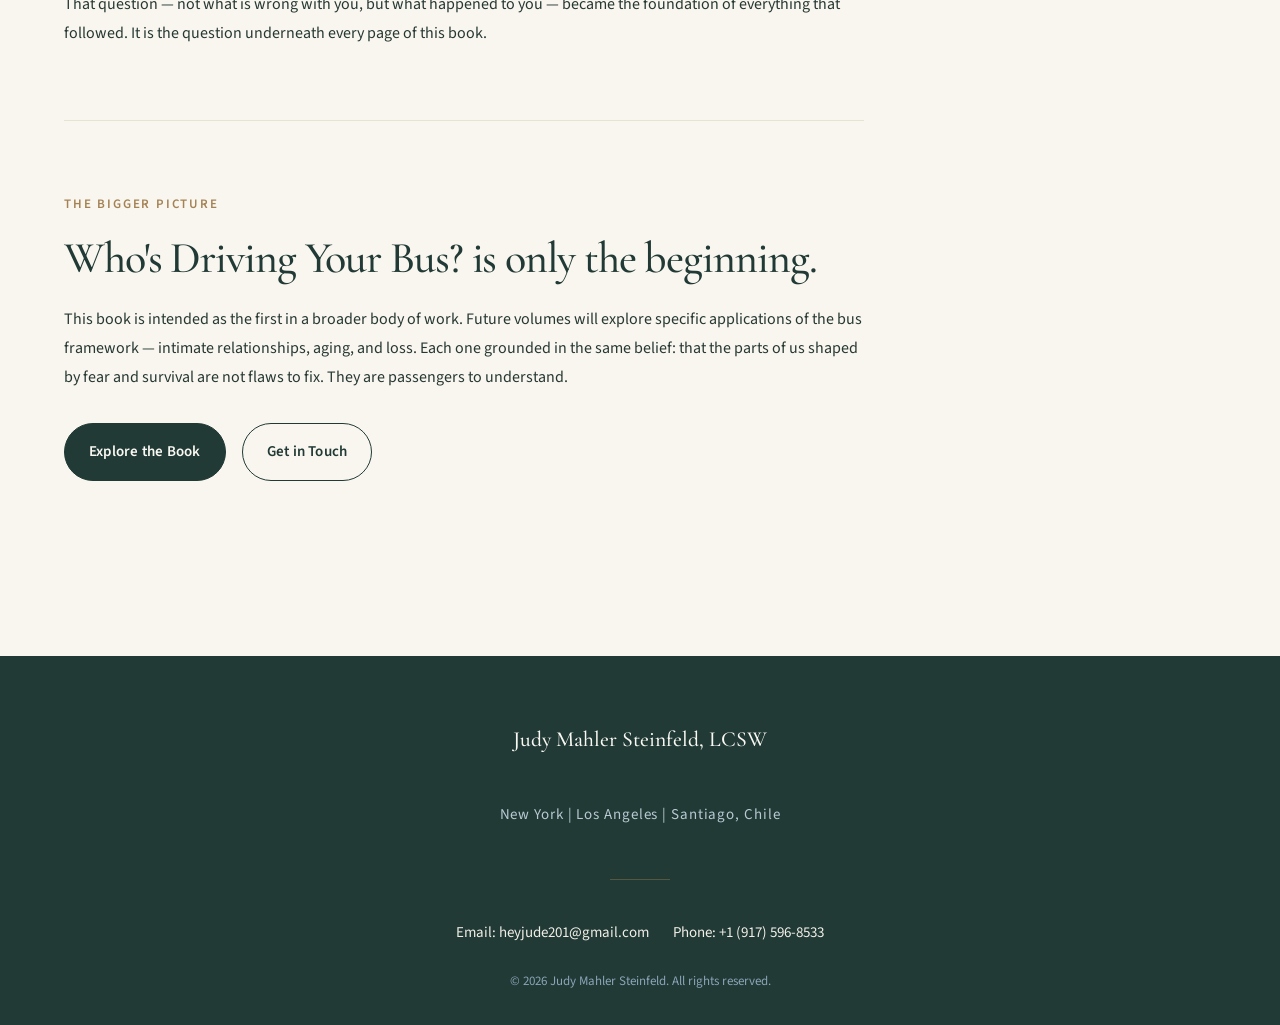
==== commit 0a847574: "Refine inner page wording and editorial hierarchy: about.html" ====
--- a/about.html
+++ b/about.html
@@ -58,8 +58,8 @@
         </div>
         <div class="preview-content reveal reveal-delay-2">
           <div class="content-block">
-            <p>Judy trained at Columbia University and completed her postgraduate work at the Gestalt Center for Psychotherapy and Training in New York City. Gestalt therapy — with its emphasis on direct experience, present-moment awareness, and the full integration of every part of the self — became the foundation of everything she does. She served on the Gestalt Center's faculty through the 1980s, a period she describes as the years when the work stopped being something she practiced and became something she lived.</p>
-            <p>What makes her perspective distinct is not the length of her experience but the honesty of it. She has done this work on herself. The book carries the credibility of someone who has not just observed the process, but lived it.</p>
+            <p>Judy trained at Columbia University and completed her postgraduate work at the Gestalt Center for Psychotherapy and Training in New York City. Gestalt therapy, with its emphasis on awareness and direct experience, became the foundation of her approach. She served on the Gestalt Center's faculty through the 1980s, a period she describes as the years when the work stopped being something she practiced and became something she lived.</p>
+            <p>Judy brings her experience as both a therapist and a person to the questions she explores in the book. Her writing invites readers to look at themselves with honesty and compassion.</p>
           </div>
         </div>
       </div>
@@ -84,7 +84,7 @@
         <div class="content-block reveal">
           <h2>Teaching &amp; Speaking</h2>
           <p>Judy has presented the Who's Driving Your Bus? framework to groups across New York, Los Angeles, and Santiago, Chile — including Rotary Clubs, the American Women's Club, business groups, writers' groups, and book clubs. Her teaching style is direct, warm, and deeply practical.</p>
-          <p>The response at each engagement has been immediate: people recognize themselves in the framework within minutes, and the most common question afterward is always the same — when will the book be available?</p>
+          <p>The bus metaphor gives people a familiar way to talk about the parts of themselves that can be difficult to understand.</p>
         </div>
 
         <div class="content-block reveal">
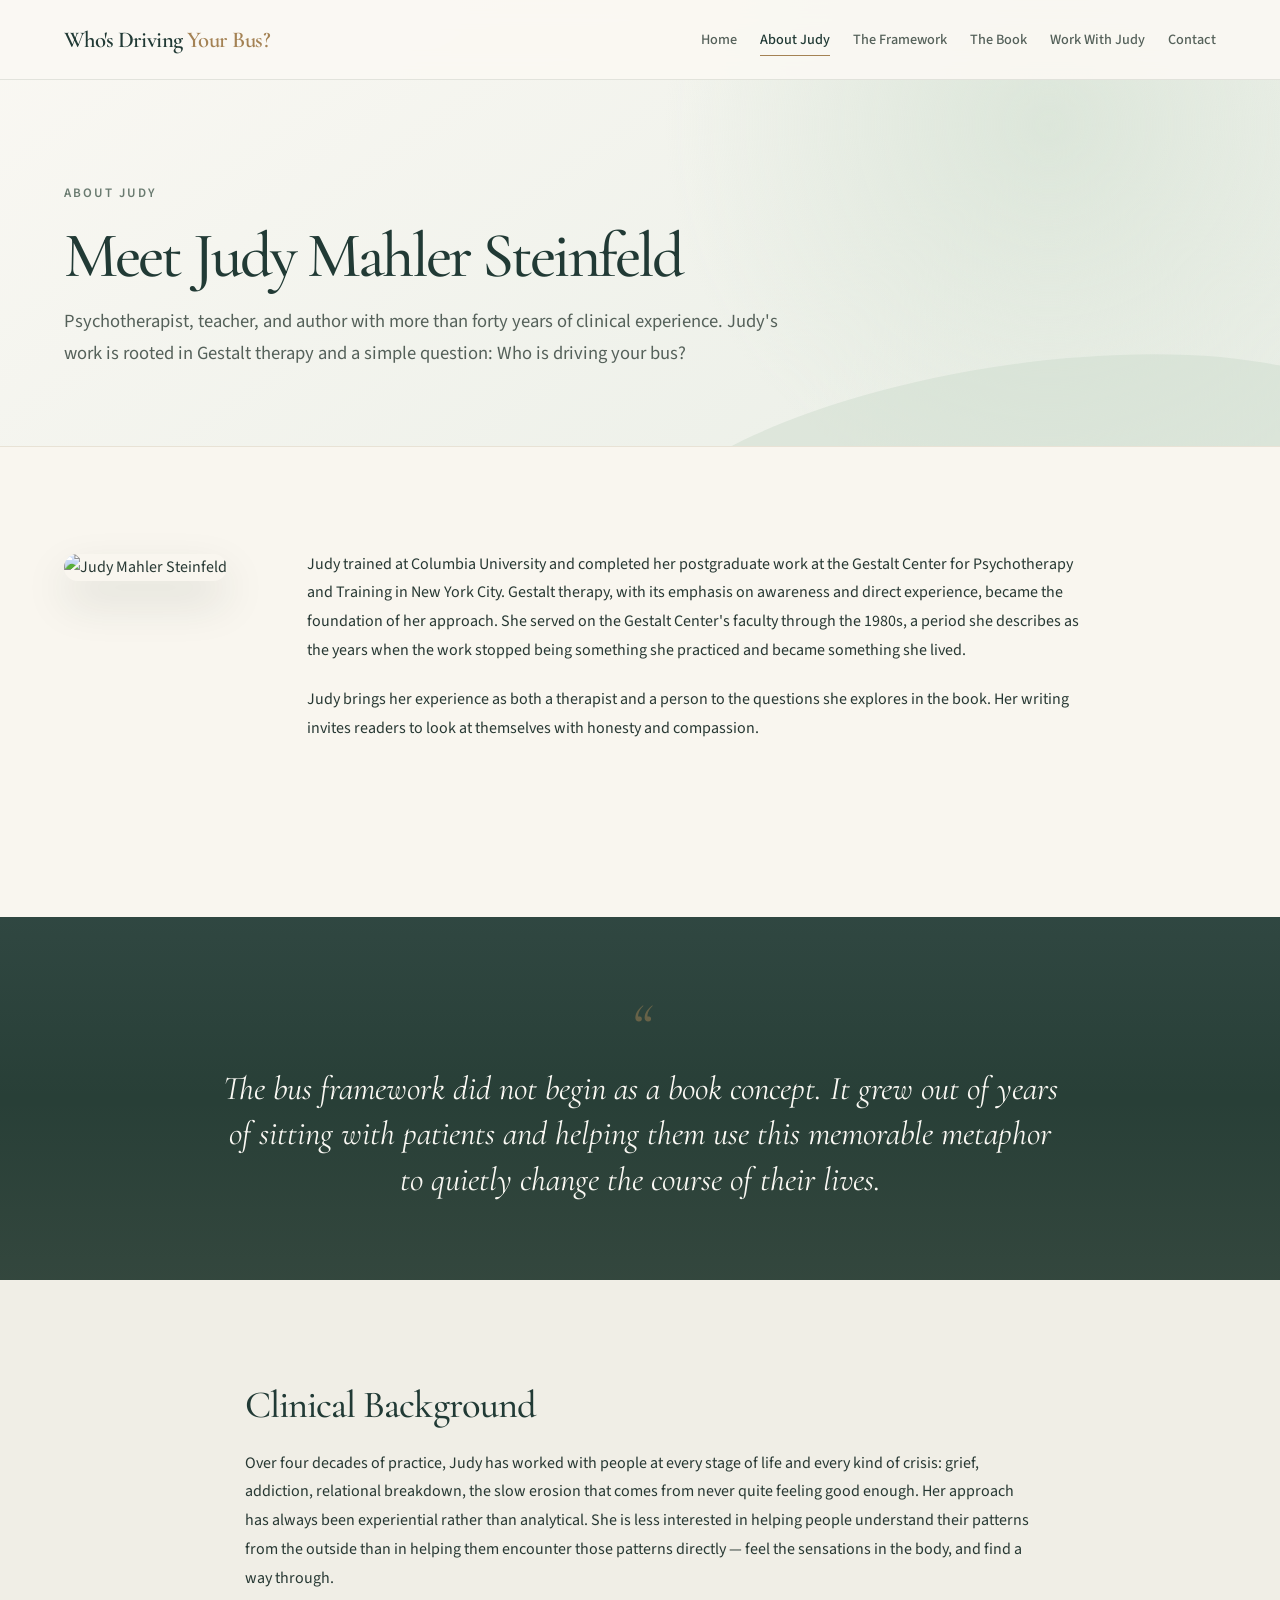
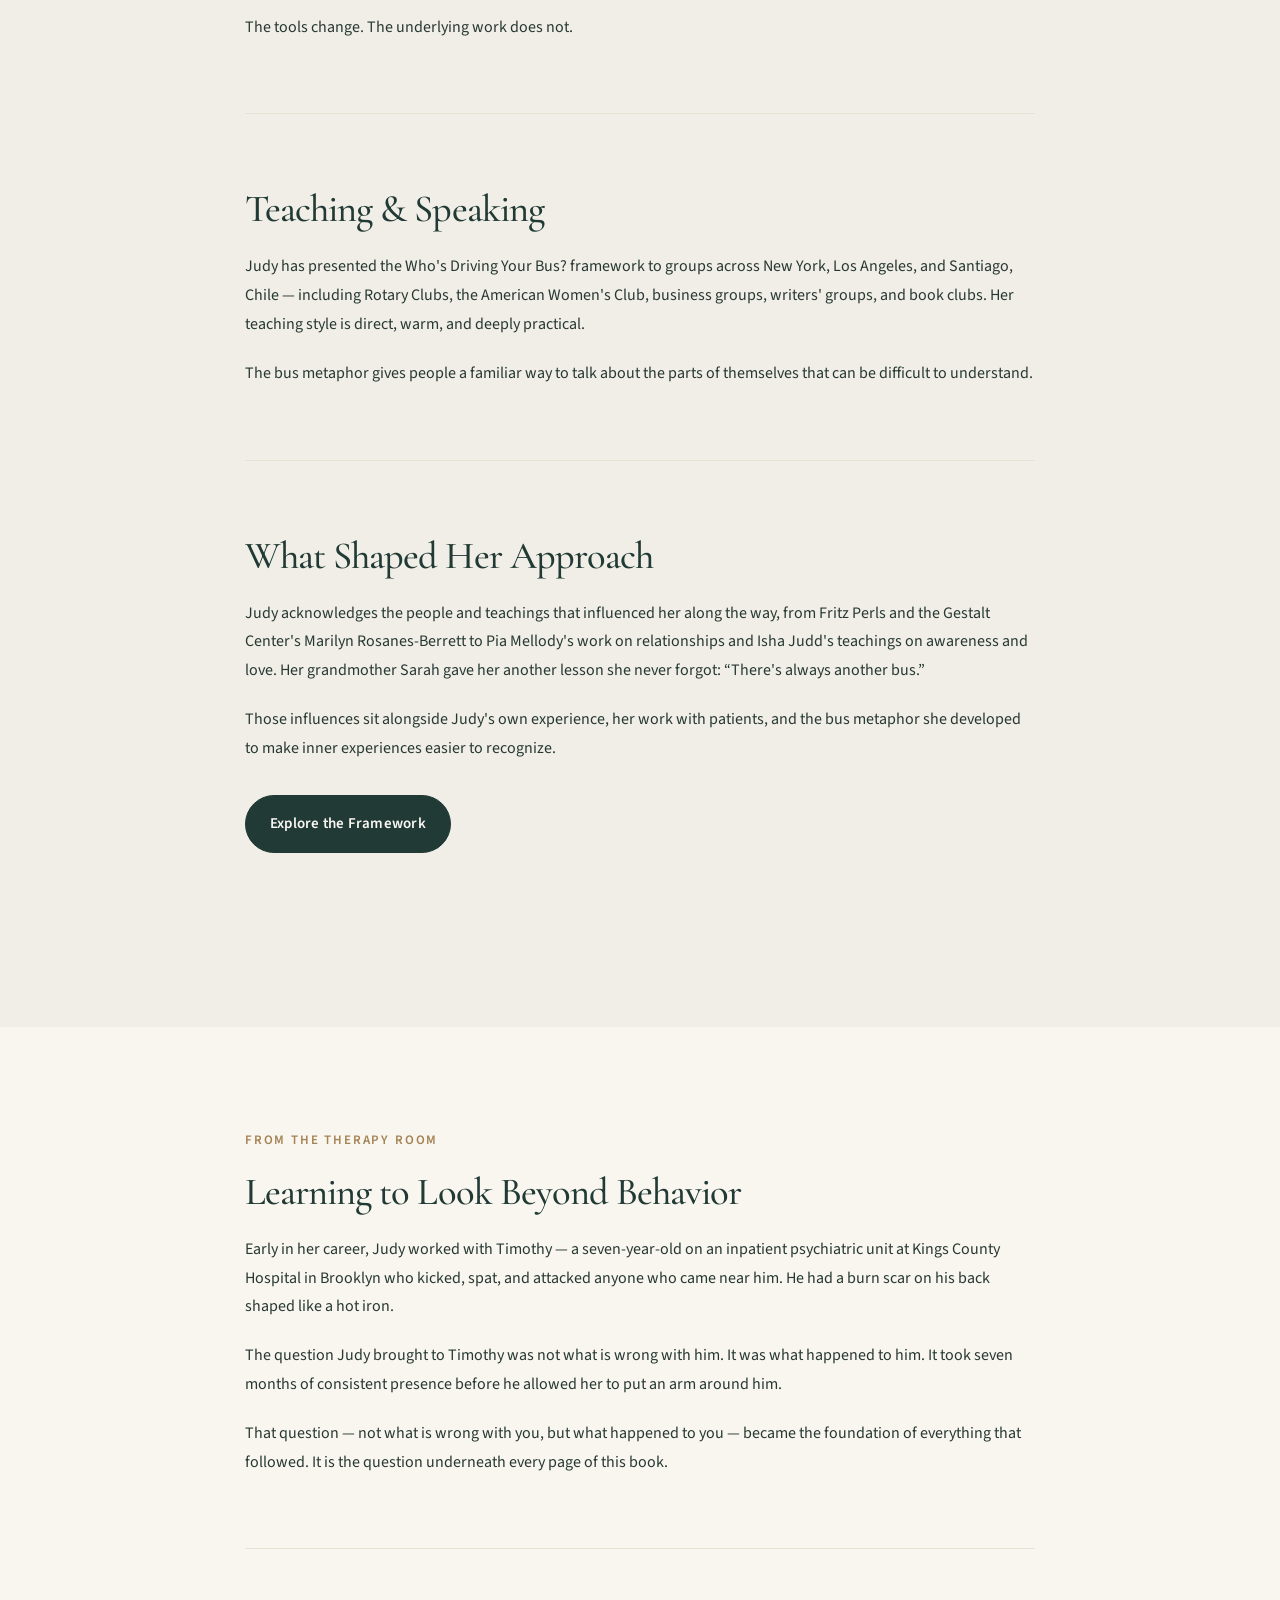
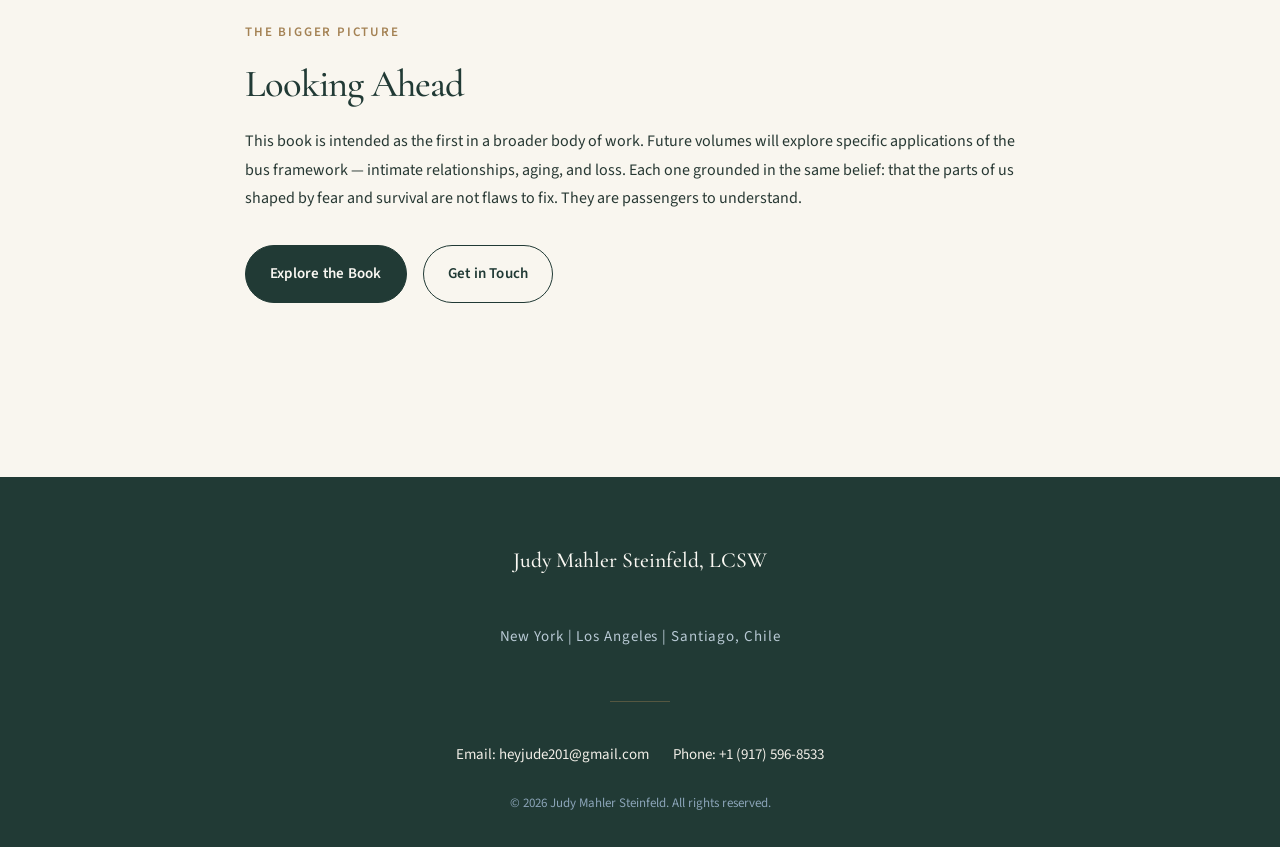
==== commit cf25e805: "Give about.html a distinct purpose while retaining Judy's wider influences" ====
--- a/about.html
+++ b/about.html
@@ -88,13 +88,10 @@
         </div>
 
         <div class="content-block reveal">
-          <h2>The Work</h2>
-          <p>At the heart of Judy's approach is a simple question: who is driving your bus? Not as a verdict. As an invitation. A way to begin seeing the inner passengers — the Judge, the Pleaser, the Fear Maker, the Love Addict, the Hider — with clarity and compassion rather than shame.</p>
-          <p>The goal is not to silence those passengers or push them off the bus. It is to meet them, understand where they came from, and gently move them back to their seats. They can ride. They just cannot drive.</p>
-          <div class="btn-group">
-            <a href="framework.html" class="btn btn--primary">Explore the Framework</a>
-            <a href="contact.html" class="btn btn--secondary">Get in Touch</a>
-          </div>
+          <h2>What Shaped Her Approach</h2>
+          <p>Judy acknowledges the people and teachings that influenced her along the way, from Fritz Perls and the Gestalt Center's Marilyn Rosanes-Berrett to Pia Mellody's work on relationships and Isha Judd's teachings on awareness and love. Her grandmother Sarah gave her another lesson she never forgot: “There's always another bus.”</p>
+          <p>Those influences sit alongside Judy's own experience, her work with patients, and the bus metaphor she developed to make inner experiences easier to recognize.</p>
+          <div class="btn-group"><a href="framework.html" class="btn btn--primary">Explore the Framework</a></div>
         </div>
       </div>
     </section>
@@ -103,14 +100,14 @@
       <div class="container">
         <div class="content-block reveal">
           <p class="eyebrow">From the Therapy Room</p>
-          <h2>The question that changed everything.</h2>
+          <h2>Learning to Look Beyond Behavior</h2>
           <p>Early in her career, Judy worked with Timothy — a seven-year-old on an inpatient psychiatric unit at Kings County Hospital in Brooklyn who kicked, spat, and attacked anyone who came near him. He had a burn scar on his back shaped like a hot iron.</p>
           <p>The question Judy brought to Timothy was not what is wrong with him. It was what happened to him. It took seven months of consistent presence before he allowed her to put an arm around him.</p>
           <p>That question — not what is wrong with you, but what happened to you — became the foundation of everything that followed. It is the question underneath every page of this book.</p>
         </div>
         <div class="content-block reveal">
           <p class="eyebrow">The Bigger Picture</p>
-          <h2>Who's Driving Your Bus? is only the beginning.</h2>
+          <h2>Looking Ahead</h2>
           <p>This book is intended as the first in a broader body of work. Future volumes will explore specific applications of the bus framework — intimate relationships, aging, and loss. Each one grounded in the same belief: that the parts of us shaped by fear and survival are not flaws to fix. They are passengers to understand.</p>
           <div class="btn-group">
             <a href="book.html" class="btn btn--primary">Explore the Book</a>
--- a/styles.css
+++ b/styles.css
@@ -1516,3 +1516,42 @@
  .gestalt-illustration { padding:12px; }
  .gestalt-discovery__meaning { margin-top:3rem; padding:1.5rem; }
 }
+
+
+/* Inner pages: November 2026 editorial polish */
+body:has(.page-hero) .page-hero { padding-top:calc(var(--header-height) + clamp(72px,8vw,110px)); padding-bottom:clamp(54px,6vw,90px); }
+body:has(.page-hero) .page-hero > .container { position:relative; z-index:1; }
+body:has(.page-hero) .page-hero h1 { font-size:clamp(2.9rem,5vw,4.6rem); max-width:820px; }
+body:has(.page-hero) .page-hero .lead { font-size:clamp(1.08rem,1.45vw,1.25rem); max-width:740px; }
+body:has(.page-hero) .content-block { max-width:790px; }
+body:has(.page-hero) .content-block h2 { font-size:clamp(2rem,3vw,2.8rem); }
+body:has(.page-hero) .quote-section { padding-block:clamp(48px,6vw,84px); }
+body:has(.page-hero) .quote-section .quote-text { font-size:clamp(1.6rem,2.6vw,2.5rem); max-width:850px; }
+body:has(.page-hero) .section > .container > .content-block { margin-left:auto; margin-right:auto; }
+body:has(.page-hero) .section > .container > .content-block + .content-block { margin-top:clamp(2.5rem,5vw,4rem); }
+body:has(.page-hero) .section > .container > .preview-block { align-items:flex-start; }
+body:has(.page-hero) .section > .container > .editorial-block { margin-inline:auto; }
+body:has(.page-hero) .section--cream .content-block, body:has(.page-hero) .section--warm .content-block { position:relative; }
+body:has(.page-hero) .reading-column { max-width:790px; background:#fffdf9; border:1px solid #e7e1d4; border-radius:24px; padding:clamp(1.4rem,4vw,4rem); box-shadow:0 16px 50px rgba(37,57,48,.06); }
+.inner-feature__grid { display:grid; grid-template-columns:minmax(0,1.35fr) minmax(255px,.75fr); gap:clamp(2rem,6vw,6rem); align-items:start; }
+.inner-feature .content-block { margin:0; }
+.inner-feature__aside { background:#fffdf8; border:1px solid #e6e0d5; border-radius:22px; padding:clamp(1.5rem,3vw,2.5rem); box-shadow:0 18px 44px rgba(36,56,49,.06); }
+.inner-feature__quote { font-family:var(--font-serif); font-size:clamp(1.8rem,2.7vw,2.7rem); line-height:1.25; color:var(--navy-deep); margin-block:1.2rem; }
+.inner-feature__link { display:inline-block; margin-top:1rem; color:var(--navy-deep); font-weight:600; border-bottom:1px solid var(--gold); }
+.inner-narrative .content-block:first-child { padding:clamp(1.6rem,3.5vw,3rem); background:#fffdf9; border:1px solid #ece4d8; border-radius:22px; max-width:930px; margin-inline:auto; }
+.inner-narrative .passengers-grid { margin-block:clamp(2rem,4vw,3rem); }
+.passengers-grid--editorial { grid-template-columns:repeat(3,minmax(0,1fr)); gap:20px; }
+.passengers-grid--editorial .passenger-card { padding:clamp(1.4rem,2.6vw,2rem); background:#fffdfa; border:1px solid #e5e2d9; }
+.passengers-grid--editorial .passenger-card h3 { font-size:clamp(1.5rem,2vw,1.9rem); }
+.inner-practice__exercise { background:#fffdf8; border:1px solid #e5dfd3; border-left:4px solid var(--gold); border-radius:18px; padding:clamp(1.5rem,4vw,3rem); box-shadow:0 16px 44px rgba(36,56,49,.055); }
+.inner-practice .content-block + .content-block { border-top:0; }
+@media(max-width:850px){ .inner-feature__grid { grid-template-columns:1fr; } .passengers-grid--editorial { grid-template-columns:repeat(2,minmax(0,1fr)); } }
+@media(max-width:560px){.passengers-grid--editorial { grid-template-columns:1fr; } body:has(.page-hero) .reading-column{padding:1.35rem;} }
+
+
+/* Reading experience for the current v14 introduction. */
+.introduction-text .introduction-subheading { font-size:clamp(1.85rem,3.3vw,2.85rem); margin:3rem 0 1.15rem; padding-top:1.6rem; border-top:1px solid #e3ddcf; }
+.introduction-figure { max-width:400px; margin:2.2rem auto; background:#fff; border-radius:16px; border:1px solid #e6e0d4; padding:clamp(1rem,3vw,2rem); }
+.introduction-figure img { width:100%; height:auto; image-rendering:auto; display:block; }
+.introduction-text { color:#303c36; }
+.introduction-text .reading-question { text-align:center; padding:1rem 0; letter-spacing:.025em; }
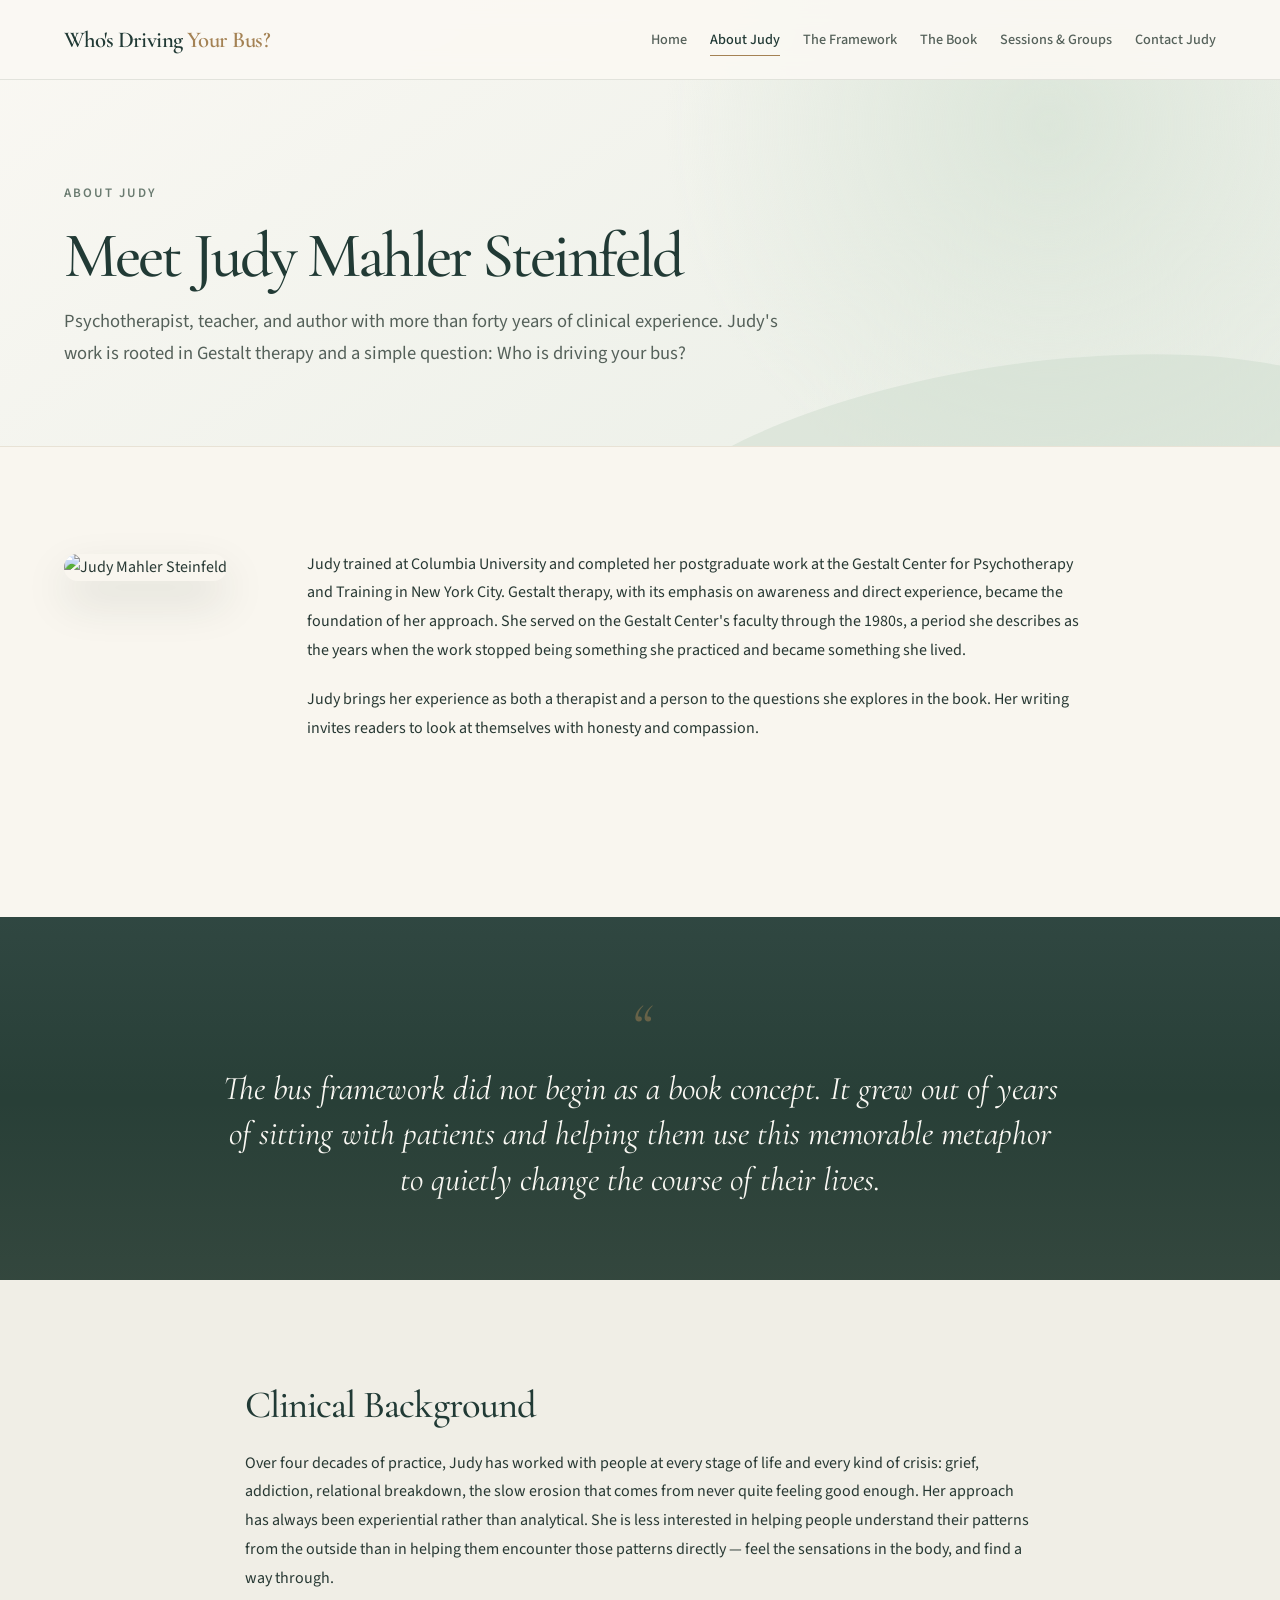
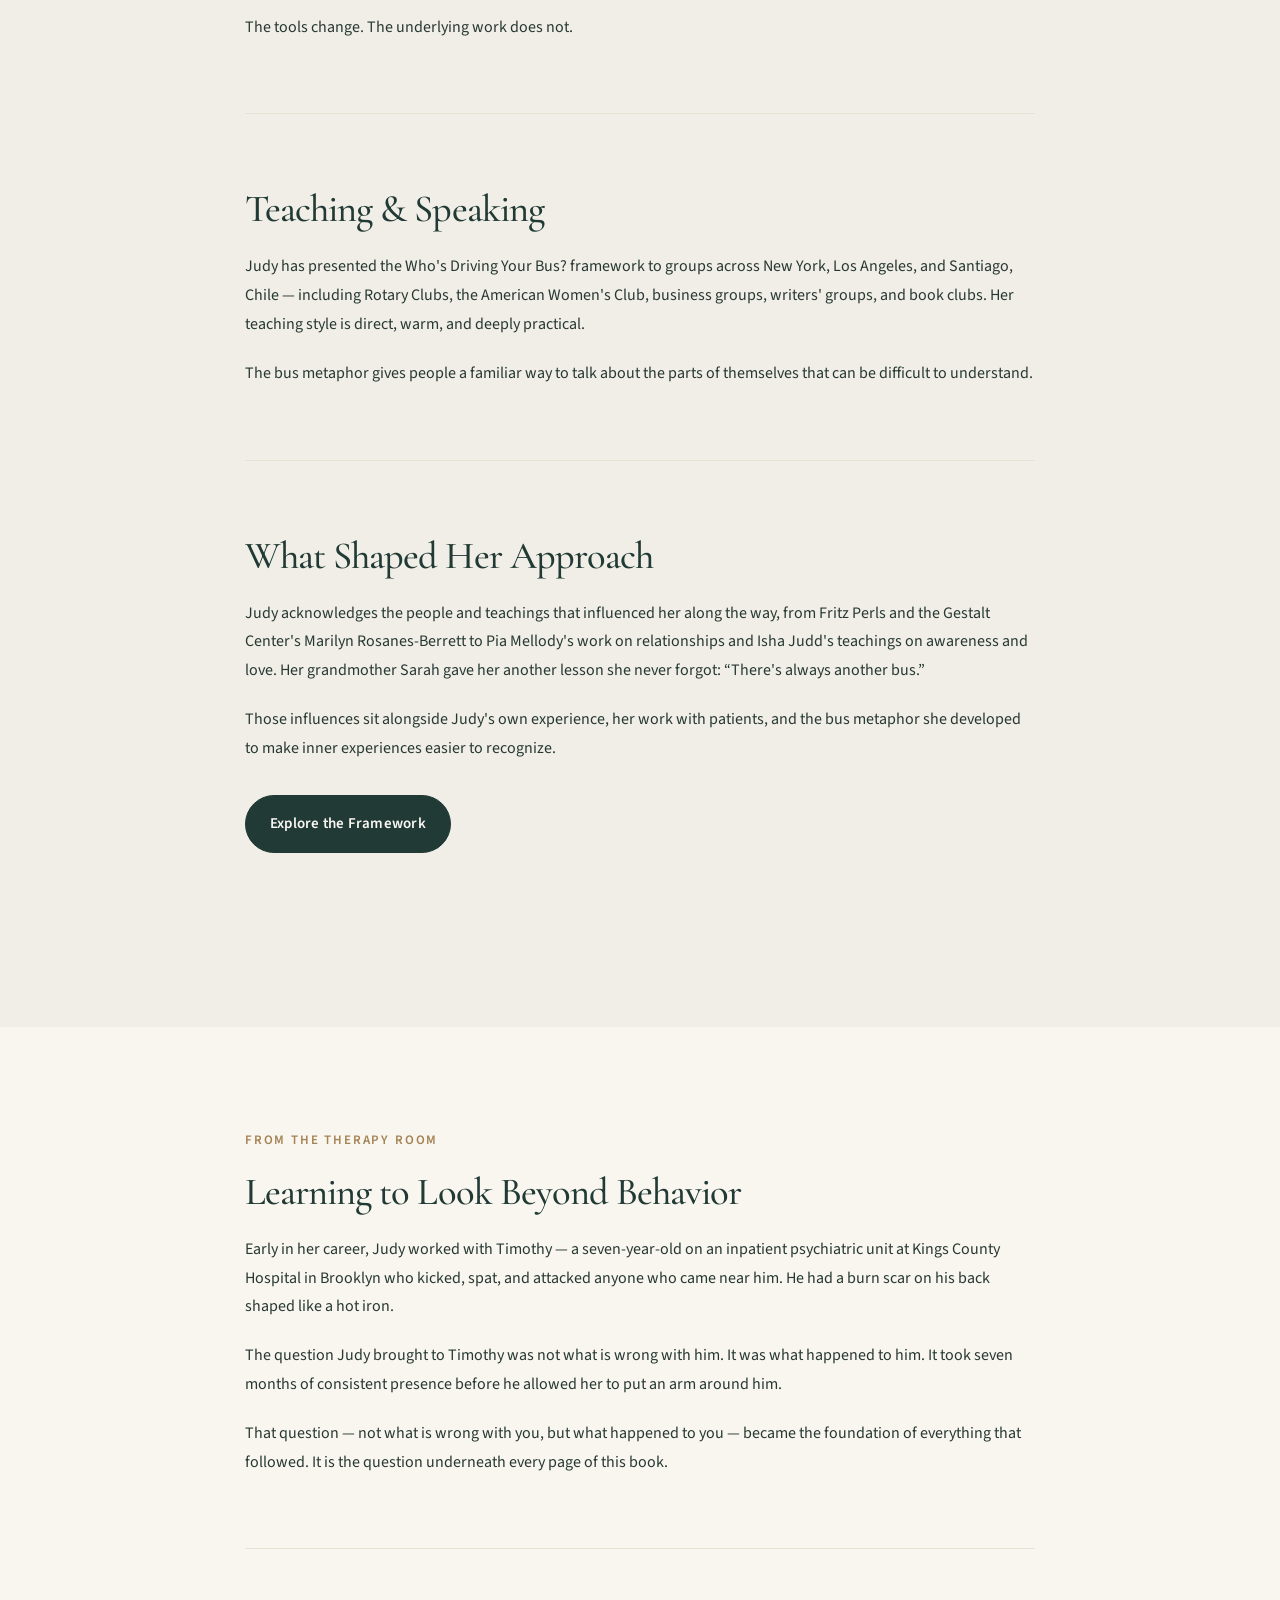
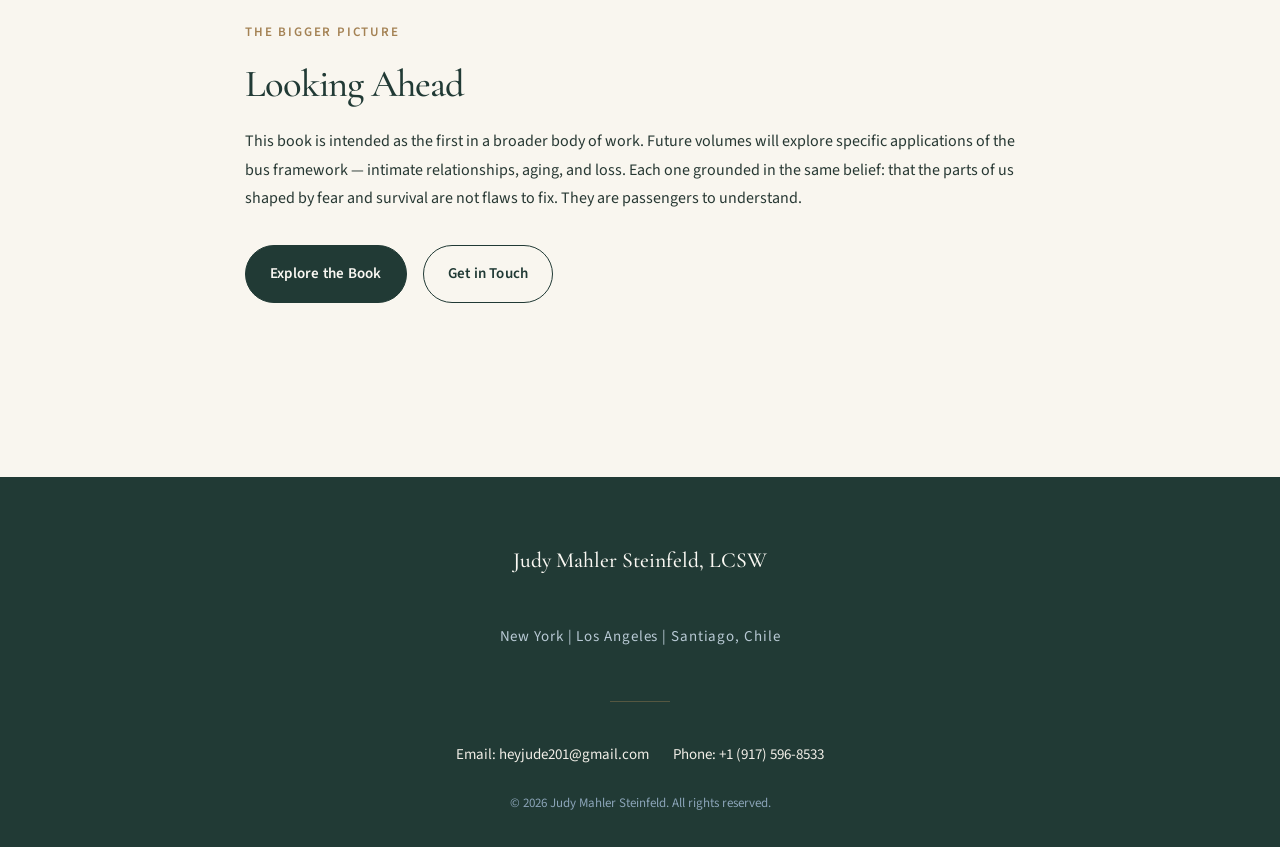
==== commit 5055c0b7: "Apply Judy's book availability, passenger note and contact wording" ====
--- a/about.html
+++ b/about.html
@@ -18,8 +18,8 @@
         <a href="about.html" class="is-active">About Judy</a>
         <a href="framework.html">The Framework</a>
         <a href="book.html">The Book</a>
-        <a href="work-with-judy.html">Work With Judy</a>
-        <a href="contact.html">Contact</a>
+        <a href="work-with-judy.html">Sessions &amp; Groups</a>
+        <a href="contact.html">Contact Judy</a>
       </nav>
       <button class="menu-toggle" aria-label="Open menu" aria-expanded="false" aria-controls="mobile-nav">
         <span></span>
@@ -34,8 +34,8 @@
       <li><a href="about.html" class="is-active">About Judy</a></li>
       <li><a href="framework.html">The Framework</a></li>
       <li><a href="book.html">The Book</a></li>
-      <li><a href="work-with-judy.html">Work With Judy</a></li>
-      <li><a href="contact.html">Contact</a></li>
+      <li><a href="work-with-judy.html">Sessions &amp; Groups</a></li>
+      <li><a href="contact.html">Contact Judy</a></li>
     </ul>
   </nav>
 
--- a/styles.css
+++ b/styles.css
@@ -1555,3 +1555,129 @@
 .introduction-figure img { width:100%; height:auto; image-rendering:auto; display:block; }
 .introduction-text { color:#303c36; }
 .introduction-text .reading-question { text-align:center; padding:1rem 0; letter-spacing:.025em; }
+
+/* A short homepage preview, with the full list on the Framework page. */
+.passengers-grid--teaser { grid-template-columns:repeat(3,minmax(0,1fr)); }
+.home-teaser-link { text-align:center; margin-top:2rem; }
+@media(max-width:800px){.passengers-grid--teaser{grid-template-columns:1fr;max-width:560px;margin-inline:auto;}}
+
+/* Editorial chapter guide on the Book page. */
+.chapter-guide .section-header { max-width:790px; margin-inline:auto; }
+.chapter-guide__groups { max-width:900px; margin:3rem auto 0; display:grid; gap:2.4rem; }
+.chapter-guide__group h3 { font-size:clamp(1.3rem,2.1vw,1.75rem); margin:0 0 1rem; }
+.chapter-guide__list { border-top:1px solid #d8d6ca; }
+.chapter-guide__item { border-bottom:1px solid #d8d6ca; }
+.chapter-guide__item > summary { list-style:none; cursor:pointer; display:flex; align-items:center; gap:1.2rem; padding:1.15rem 0; color:#273a32; }
+.chapter-guide__item > summary::-webkit-details-marker { display:none; }
+.chapter-guide__item > summary:focus-visible { outline:2px solid #47715c; outline-offset:4px; border-radius:2px; }
+.chapter-guide__number { font-size:.78rem; font-weight:700; letter-spacing:.12em; opacity:.65; min-width:2.2rem; font-variant-numeric:tabular-nums; }
+.chapter-guide__title { flex:1; font-size:clamp(1rem,1.6vw,1.2rem); line-height:1.45; font-weight:600; }
+.chapter-guide__toggle { position:relative; flex:none; width:20px; height:20px; }
+.chapter-guide__toggle::before,.chapter-guide__toggle::after { content:""; position:absolute; background:currentColor; left:4px; right:4px; top:9px; height:1.5px; }
+.chapter-guide__toggle::after { transform:rotate(90deg); transition:transform .18s ease; }
+.chapter-guide__item[open] .chapter-guide__toggle::after { transform:rotate(0); }
+.chapter-guide__description { padding:0 2rem 1.35rem 3.4rem; max-width:750px; }
+.chapter-guide__description p { margin:0; line-height:1.7; }
+.chapter-guide__note { max-width:900px; margin:2rem auto 0; font-size:.85rem; opacity:.75; }
+.chapter-guide__cta { justify-content:center; margin-top:1.8rem; }
+@media(max-width:600px){.chapter-guide__item > summary{gap:.7rem;}.chapter-guide__description{padding-left:2.85rem;padding-right:.4rem;}.chapter-guide__number{min-width:1.8rem;}}
+
+/* Book page: contemporary editorial layout, with tighter desktop rhythm. */
+.book-landing-hero{padding:calc(var(--header-height) + 54px) 0 76px;background:radial-gradient(ellipse at 81% 20%,rgba(191,205,188,.42),transparent 45%),linear-gradient(135deg,#f8f6f0 4%,#eaf0e8 100%);overflow:hidden}
+.book-landing-hero__grid{display:grid;grid-template-columns:minmax(0,1.12fr) minmax(320px,.88fr);gap:clamp(32px,5vw,78px);align-items:center}
+.book-landing-hero__copy{max-width:690px}
+.book-landing-hero__copy .eyebrow{color:#557561;margin-bottom:22px}
+.book-landing-hero__copy h1{font-size:clamp(3.7rem,6.5vw,6.9rem);line-height:.98;letter-spacing:-.035em;color:#283e33;margin:0 0 24px}
+.book-landing-hero__hook{font-family:var(--font-serif);font-size:clamp(1.75rem,3vw,2.55rem);line-height:1.2;max-width:600px;color:#395746;margin:0 0 21px}
+.book-landing-hero__body{font-size:1.06rem;line-height:1.75;color:#526256;max-width:570px;margin:0}
+.book-landing-hero__actions{margin-top:29px;gap:12px}
+.book-landing-hero__actions .btn{border-radius:999px;padding:12px 23px;font-size:.79rem;letter-spacing:.06em}
+.book-landing-hero__byline{font-size:.84rem;color:#6a7a70;margin-top:27px;letter-spacing:.01em}
+.book-landing-hero__byline span{padding:0 .4rem}
+.book-landing-hero__visual{display:flex;justify-content:center;align-items:center;min-width:0}
+.book-landing-hero__cover{position:relative;width:min(100%,370px);padding:12px;background:rgba(255,255,255,.56);border:1px solid rgba(103,129,111,.16);border-radius:20px;box-shadow:0 30px 75px rgba(39,66,47,.15)}
+.book-landing-hero__cover img{display:block;width:100%;height:auto;border-radius:11px;box-shadow:0 12px 26px rgba(18,43,31,.12)}
+.book-promise{background:#fffdf9;padding:clamp(62px,6vw,88px) 0 clamp(67px,6vw,90px)}
+.book-promise__heading{display:grid;grid-template-columns:1.15fr .85fr;gap:14px 75px;align-items:end;margin-bottom:33px}
+.book-promise__heading .eyebrow{grid-column:1/-1;margin:0;color:#647d69}
+.book-promise__heading h2{font-size:clamp(2.4rem,4vw,4rem);line-height:1.09;max-width:650px;margin:0}
+.book-promise__heading > p:last-child{font-size:1.06rem;color:#58685e;max-width:440px;line-height:1.75;margin:0 0 4px}
+.book-promise__grid{display:grid;grid-template-columns:repeat(3,minmax(0,1fr));gap:17px}
+.book-promise__card{background:#f4f6f0;border:1px solid #e0e8db;border-radius:18px;padding:clamp(24px,2.75vw,38px);min-height:235px}
+.book-promise__card:nth-child(2){background:#edf2ed}
+.book-promise__card:nth-child(3){background:#f6f2eb;border-color:#e9e1d5}
+.book-promise__index{display:inline-block;font-size:.72rem;font-weight:700;letter-spacing:.14em;color:#66826e;margin-bottom:20px}
+.book-promise__card h3{font-size:clamp(1.65rem,2.4vw,2.2rem);line-height:1.16;margin-bottom:13px;color:#293d32}
+.book-promise__card p{font-size:.97rem;line-height:1.7;color:#54645a}
+.book-interlude{background:#2a4137;color:#f5f5ee;padding:clamp(56px,5vw,78px) 0}
+.book-interlude__inner{text-align:center;max-width:880px}
+.book-interlude .eyebrow{color:#b4cbb6;margin-bottom:16px}
+.book-interlude__quote{font-family:var(--font-serif);font-size:clamp(2.15rem,4.1vw,4rem);font-weight:400;line-height:1.14;letter-spacing:-.02em;color:#f8f7f1;margin:0 auto 16px}
+.book-interlude__caption{font-size:.94rem;color:#d2ddd2;margin:0}
+.book-chapter-section{background:#f8f7f1;padding:clamp(68px,6vw,94px) 0 clamp(70px,6vw,92px)}
+.book-chapter-section .section-header{margin-bottom:28px}
+.book-chapter-section .section-header h2{font-size:clamp(2.7rem,4.4vw,4.4rem);line-height:1.02}
+.book-chapter-section .section-header .lead{max-width:620px;margin:16px auto 0;font-size:1.03rem}
+.book-chapter-section .chapter-guide__groups{margin:34px auto 0;gap:30px;max-width:980px}
+.book-chapter-section .chapter-guide__group{background:#fffdfa;border-radius:18px;padding:clamp(18px,3vw,34px);border:1px solid #e6e4db;box-shadow:0 12px 30px rgba(30,61,41,.035)}
+.book-chapter-section .chapter-guide__group h3{font-family:var(--font-sans);font-size:.81rem;text-transform:uppercase;letter-spacing:.14em;font-weight:700;color:#55725d;margin:0 0 15px}
+.book-chapter-section .chapter-guide__item>summary{padding:16px 5px}
+.book-chapter-section .chapter-guide__item[open]>summary{color:#53765a}
+.book-chapter-section .chapter-guide__description{padding:0 38px 24px 42px;max-width:890px}
+.book-chapter-section .chapter-guide__description p{font-size:1rem;line-height:1.8;color:#526459}
+.book-chapter-section .chapter-guide__number{font-size:.75rem;color:#63866b}
+.book-chapter-section .chapter-guide__title{font-family:var(--font-serif);font-size:clamp(1.3rem,1.75vw,1.65rem);line-height:1.25;font-weight:500}
+.book-chapter-section .chapter-guide__cta .btn{border-radius:999px}
+.book-last-section{background:#e9f0e8;padding:clamp(58px,6vw,84px) 0}
+.book-last-section__grid{display:grid;grid-template-columns:1.2fr .75fr;gap:clamp(30px,7vw,100px);align-items:center}
+.book-last-section h2{font-size:clamp(2.25rem,4vw,3.6rem);line-height:1.1;max-width:610px;margin-bottom:18px}
+.book-last-section p{color:#4f6155;max-width:610px;font-size:1rem;line-height:1.75}
+.book-last-section__action{background:#fffdfa;border:1px solid #dce5da;border-radius:18px;padding:clamp(25px,3vw,39px);box-shadow:0 12px 38px rgba(27,58,38,.055)}
+.book-last-section__action p{margin-bottom:22px}
+.book-last-section__action .btn{border-radius:999px}
+@media(min-width:1250px){.book-landing-hero{padding-bottom:66px}.book-promise{padding-top:69px;padding-bottom:75px}.book-chapter-section{padding-top:75px;padding-bottom:78px}}
+@media(max-width:900px){.book-landing-hero__grid{grid-template-columns:minmax(0,1.05fr) minmax(230px,.75fr);gap:28px}.book-landing-hero__copy h1{font-size:clamp(3.3rem,7vw,5.2rem)}.book-promise__heading{grid-template-columns:1fr;gap:14px}.book-promise__heading .eyebrow{grid-column:auto}.book-promise__grid{grid-template-columns:1fr;gap:12px}.book-promise__card{min-height:0}.book-last-section__grid{gap:30px}}
+@media(max-width:700px){.book-landing-hero{padding-top:calc(var(--header-height) + 39px);padding-bottom:52px}.book-landing-hero__grid{grid-template-columns:1fr;gap:40px}.book-landing-hero__visual{grid-row:2}.book-landing-hero__cover{width:min(76%,330px)}.book-landing-hero__copy h1{font-size:clamp(3.5rem,12vw,5rem)}.book-landing-hero__hook{font-size:clamp(1.9rem,7vw,2.5rem)}.book-promise{padding:58px 0 62px}.book-chapter-section{padding:58px 0 65px}.book-chapter-section .chapter-guide__groups{gap:18px}.book-chapter-section .chapter-guide__group{padding:21px 17px}.book-chapter-section .chapter-guide__description{padding-left:35px;padding-right:5px}.book-last-section__grid{grid-template-columns:1fr}.book-landing-hero__byline span{padding:0 .2rem}}
+@media(max-width:400px){.book-landing-hero__actions{flex-direction:column;align-items:stretch}.book-landing-hero__actions .btn{text-align:center}.book-landing-hero__byline{line-height:1.8}.book-chapter-section .chapter-guide__title{font-size:1.18rem}}
+
+/* Book-page narrative sections, November 2026. */
+.book-story{padding:clamp(66px,6.5vw,95px) 0;background:#fffdf9}
+.book-story__grid{display:grid;grid-template-columns:1.05fr .95fr;gap:clamp(30px,6vw,90px);align-items:center}
+.book-story__excerpt h2{font-size:clamp(2.15rem,3.6vw,3.65rem);line-height:1.1;margin:0 0 20px;max-width:630px;color:#2d4135}
+.book-story__excerpt blockquote{font-family:var(--font-serif);font-size:clamp(1.9rem,3vw,3.1rem);font-style:italic;font-weight:500;line-height:1.22;color:#55745d;border-left:3px solid #8aaa88;padding-left:24px;margin:24px 0 15px}
+.book-story__source{font-size:.81rem;color:#738077}
+.book-story__context p{font-size:1.06rem;line-height:1.78;color:#4d6053;margin-bottom:19px}
+.book-story__context .book-story__last{font-family:var(--font-serif);font-size:clamp(1.5rem,2.1vw,1.9rem);line-height:1.3;color:#2d4838;margin-top:21px}
+.book-text-link{display:inline-flex;align-items:center;gap:13px;margin-top:7px;color:#376049;font-size:.91rem;font-weight:700;letter-spacing:.02em;border-bottom:1px solid #a8b9a7;padding-bottom:6px}
+.book-text-link:hover{color:#1e3d2b}
+.book-perspective{background:#e9f0e8;padding:clamp(58px,6vw,88px) 0}
+.book-perspective__grid{display:grid;grid-template-columns:1fr .9fr;align-items:center;gap:clamp(36px,6vw,94px)}
+.book-perspective__copy h2{font-size:clamp(2.8rem,4.8vw,4.8rem);line-height:1.04;margin-bottom:22px;color:#273c32}
+.book-perspective__copy p{font-size:1.06rem;color:#4e6254;line-height:1.77;max-width:520px}
+.book-perspective__copy .book-perspective__question{font-family:var(--font-serif);font-size:clamp(1.55rem,2.3vw,2.2rem);line-height:1.3;color:#2b4737;margin:26px 0 17px}
+.book-perspective__figure{margin:0;background:#fffefa;padding:clamp(15px,2vw,24px);border:1px solid #d5e0d2;border-radius:20px;box-shadow:0 20px 45px rgba(33,62,42,.07)}
+.book-perspective__frame{display:flex;align-items:center;justify-content:center;max-height:350px;overflow:hidden}
+.book-perspective__frame img{display:block;max-width:100%;width:auto;height:auto;max-height:335px;object-fit:contain}
+.book-perspective__answer{border-top:1px solid #e0e7dd;margin-top:16px;padding-top:12px}
+.book-perspective__answer summary{cursor:pointer;color:#365c43;font-size:.91rem;font-weight:650;line-height:1.5}
+.book-perspective__answer summary:focus-visible{outline:2px solid #40694c;outline-offset:3px}
+.book-perspective__answer p{margin-top:12px;color:#506456;font-size:.92rem;line-height:1.65}
+.book-judy{background:#f8f6f0;padding:clamp(68px,7vw,106px) 0}
+.book-judy__grid{display:grid;grid-template-columns:minmax(250px,.75fr) minmax(0,1.25fr);align-items:center;gap:clamp(40px,6vw,95px);max-width:1100px}
+.book-judy__photo{max-width:390px;justify-self:center;padding:10px;background:#fffefa;border:1px solid #e1e4d9;border-radius:22px;box-shadow:0 17px 44px rgba(25,55,38,.09)}
+.book-judy__photo img{width:100%;height:auto;max-height:495px;object-fit:cover;object-position:center top;border-radius:14px}
+.book-judy__copy h2{font-size:clamp(2.5rem,4.4vw,4.2rem);line-height:1.06;margin-bottom:22px;color:#293f32}
+.book-judy__copy p{font-size:1.04rem;color:#4e5f54;line-height:1.77;max-width:660px}
+.book-judy__copy .btn-group{margin-top:23px}
+.book-judy__copy .btn{border-radius:999px}
+@media(max-width:800px){.book-story__grid,.book-perspective__grid{grid-template-columns:1fr;gap:34px}.book-judy__grid{grid-template-columns:1fr;gap:36px}.book-judy__photo{max-width:330px;width:80%}.book-story__excerpt blockquote{font-size:clamp(1.85rem,6vw,2.65rem)}}
+@media(max-width:540px){.book-story{padding:57px 0}.book-perspective{padding:54px 0}.book-judy{padding:58px 0}.book-judy__photo{width:82%}.book-story__excerpt blockquote{padding-left:16px}.book-perspective__frame{max-height:300px}}
+
+/* Book page: concise Gestalt context instead of repeating the homepage illustration. */
+.book-gestalt-context{background:#e9f0e8;padding:clamp(56px,6vw,88px) 0}
+.book-gestalt-context__grid{display:grid;grid-template-columns:1fr 1fr;gap:clamp(30px,6vw,90px);align-items:center}
+.book-gestalt-context__intro h2{font-size:clamp(2.5rem,4.7vw,4.5rem);line-height:1.08;max-width:570px;margin-bottom:20px;color:#283e33}
+.book-gestalt-context__emphasis{font-family:var(--font-serif);font-size:clamp(1.5rem,2.2vw,2.1rem);line-height:1.3;color:#44664d;max-width:540px}
+.book-gestalt-context__detail{border-left:1px solid #b8caba;padding-left:clamp(22px,3.5vw,52px)}
+.book-gestalt-context__detail p{font-size:1.03rem;line-height:1.8;color:#4d6153;margin-bottom:19px}
+@media(max-width:760px){.book-gestalt-context__grid{grid-template-columns:1fr;gap:22px}.book-gestalt-context__detail{border-left:0;border-top:1px solid #b8caba;padding-left:0;padding-top:22px}}
